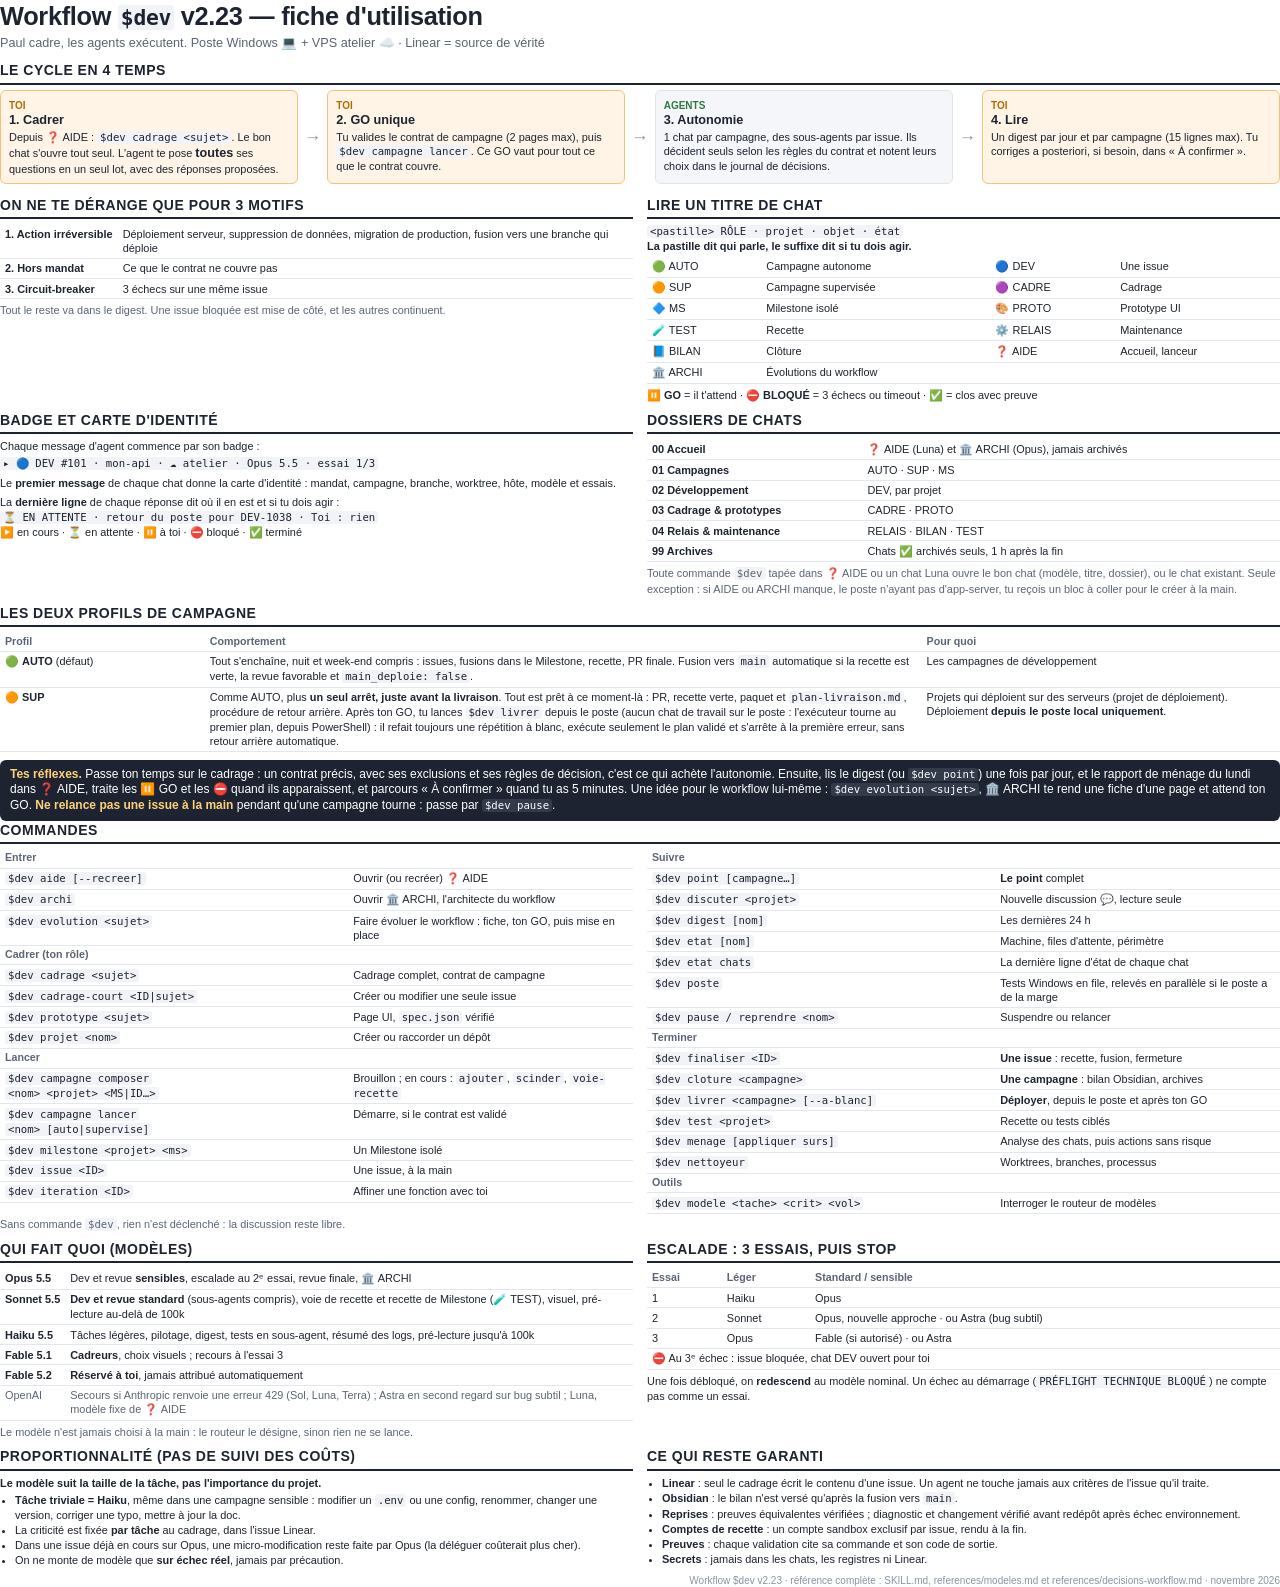
==== docs/fiche/fiche.html @ 1120041a "v2.23 : fiabiliser les reprises et reutiliser les preuves" ====
<!DOCTYPE html>
<html lang="fr">
<head>
<meta charset="utf-8">
<title>Workflow $dev v2.23 — Fiche d'utilisation</title>
<style>
  @page { size: A4; margin: 12mm 13mm 10mm 13mm; }
  * { box-sizing: border-box; }
  body { font-family: "Inter", "Segoe UI", sans-serif; font-size: 8.2pt; line-height: 1.3; color: #1d2330; margin: 0; }
  .emo { font-family: "Noto Color Emoji", "Segoe UI Emoji", sans-serif; }
  h1 { font-size: 19pt; margin: 0; letter-spacing: -0.3px; }
  .sub { color: #5b6475; font-size: 9.5pt; margin: 2px 0 10px; }
  h2 { font-size: 10.5pt; margin: 0 0 5px; padding-bottom: 3px; border-bottom: 2px solid #1d2330; text-transform: uppercase; letter-spacing: .5px; }
  .grid { display: grid; grid-template-columns: 1fr 1fr; gap: 8px 14px; }
  .full { grid-column: 1 / -1; }
  .box { break-inside: avoid; }
  table { width: 100%; border-collapse: collapse; }
  td, th { padding: 2.5px 5px; vertical-align: top; border-bottom: 1px solid #e3e6ec; text-align: left; }
  th { font-size: 8pt; color: #5b6475; font-weight: 600; }
  code { font-family: "DejaVu Sans Mono", Consolas, monospace; font-size: 8pt; background: #f1f3f7; padding: 0 3px; border-radius: 3px; }
  .flow { display: flex; gap: 6px; align-items: stretch; margin: 2px 0 4px; }
  .step { flex: 1; border-radius: 6px; padding: 7px 8px; background: #f4f6fa; border: 1px solid #dfe3ea; }
  .step b { display: block; font-size: 9.5pt; margin-bottom: 2px; }
  .step.you { background: #fff4e5; border-color: #f5c27a; }
  .arrow { align-self: center; color: #8a93a5; font-size: 13pt; }
  .tag { font-size: 7.5pt; font-weight: 700; color: #b26a00; text-transform: uppercase; }
  .tag.a { color: #2c7a3f; }
  .callout { background: #1d2330; color: #fff; border-radius: 6px; padding: 7px 10px; font-size: 9pt; }
  .callout b { color: #ffd27a; }
  ul { margin: 2px 0; padding-left: 15px; }
  li { margin: 1px 0; }
  .two { display: grid; grid-template-columns: 1fr 1fr; gap: 14px; align-items: start; }
  .two td:first-child { white-space: normal; width: 55%; }
  .pagebreak { break-before: page; }
  .muted { color: #5b6475; }
  .ok { color: #2c7a3f; font-weight: 700; } .no { color: #b3261e; font-weight: 700; }
  footer { margin-top: 4px; font-size: 7.5pt; color: #8a93a5; text-align: right; }
  td:first-child { white-space: nowrap; }
</style>
</head>
<body>

<h1>Workflow <code style="font-size:16pt">$dev</code> v2.23 — fiche d'utilisation</h1>
<div class="sub">Paul cadre, les agents exécutent. Poste Windows <span class="emo">💻</span> + VPS atelier <span class="emo">☁️</span> · Linear = source de vérité</div>

<div class="grid">

  <div class="box full">
    <h2>Le cycle en 4 temps</h2>
    <div class="flow">
      <div class="step you"><span class="tag">Toi</span><b>1. Cadrer</b>Depuis <span class="emo">❓</span> AIDE : <code>$dev cadrage &lt;sujet&gt;</code>. Le bon chat s'ouvre tout seul. L'agent te pose <b style="display:inline">toutes</b> ses questions en un seul lot, avec des réponses proposées.</div>
      <div class="arrow">→</div>
      <div class="step you"><span class="tag">Toi</span><b>2. GO unique</b>Tu valides le contrat de campagne (2 pages max), puis <code>$dev campagne lancer</code>. Ce GO vaut pour tout ce que le contrat couvre.</div>
      <div class="arrow">→</div>
      <div class="step"><span class="tag a">Agents</span><b>3. Autonomie</b>1 chat par campagne, des sous-agents par issue. Ils décident seuls selon les règles du contrat et notent leurs choix dans le journal de décisions.</div>
      <div class="arrow">→</div>
      <div class="step you"><span class="tag">Toi</span><b>4. Lire</b>Un digest par jour et par campagne (15 lignes max). Tu corriges a posteriori, si besoin, dans « À confirmer ».</div>
    </div>
  </div>

  <div class="box">
    <h2>On ne te dérange que pour 3 motifs</h2>
    <table>
      <tr><td><b>1. Action irréversible</b></td><td>Déploiement serveur, suppression de données, migration de production, fusion vers une branche qui déploie</td></tr>
      <tr><td><b>2. Hors mandat</b></td><td>Ce que le contrat ne couvre pas</td></tr>
      <tr><td><b>3. Circuit-breaker</b></td><td>3 échecs sur une même issue</td></tr>
    </table>
    <p class="muted" style="margin:4px 0 0">Tout le reste va dans le digest. Une issue bloquée est mise de côté, et les autres continuent.</p>
  </div>

  <div class="box">
    <h2>Lire un titre de chat</h2>
    <p style="margin:0 0 3px"><code>&lt;pastille&gt; RÔLE · projet · objet · état</code><br><b>La pastille dit qui parle, le suffixe dit si tu dois agir.</b></p>
    <table>
      <tr><td><span class="emo">🟢</span> AUTO</td><td>Campagne autonome</td><td><span class="emo">🔵</span> DEV</td><td>Une issue</td></tr>
      <tr><td><span class="emo">🟠</span> SUP</td><td>Campagne supervisée</td><td><span class="emo">🟣</span> CADRE</td><td>Cadrage</td></tr>
      <tr><td><span class="emo">🔷</span> MS</td><td>Milestone isolé</td><td><span class="emo">🎨</span> PROTO</td><td>Prototype UI</td></tr>
      <tr><td><span class="emo">🧪</span> TEST</td><td>Recette</td><td><span class="emo">⚙️</span> RELAIS</td><td>Maintenance</td></tr>
      <tr><td><span class="emo">📘</span> BILAN</td><td>Clôture</td><td><span class="emo">❓</span> AIDE</td><td>Accueil, lanceur</td></tr>
      <tr><td><span class="emo">🏛</span> ARCHI</td><td>Évolutions du workflow</td><td></td><td></td></tr>
    </table>
    <p style="margin:4px 0 0"><b><span class="emo">⏸</span> GO</b> = il t'attend · <b><span class="emo">⛔</span> BLOQUÉ</b> = 3 échecs ou timeout · <b><span class="emo">✅</span></b> = clos avec preuve</p>
  </div>

  <div class="box">
    <h2>Badge et carte d'identité</h2>
    <p style="margin:0 0 3px">Chaque message d'agent commence par son badge :</p>
    <code>▸ 🔵 DEV #101 · mon-api · ☁ atelier · Opus 5.5 · essai 1/3</code>
    <p style="margin:5px 0 0">Le <b>premier message</b> de chaque chat donne la carte d'identité : mandat, campagne, branche, worktree, hôte, modèle et essais.</p>
    <p style="margin:5px 0 0">La <b>dernière ligne</b> de chaque réponse dit où il en est et si tu dois agir :<br><code>⏳ EN ATTENTE · retour du poste pour DEV-1038 · Toi : rien</code><br><span class="emo">▶</span> en cours · <span class="emo">⏳</span> en attente · <span class="emo">⏸</span> à toi · <span class="emo">⛔</span> bloqué · <span class="emo">✅</span> terminé</p>
  </div>

  <div class="box">
    <h2>Dossiers de chats</h2>
    <table>
      <tr><td><b>00 Accueil</b></td><td><span class="emo">❓</span> AIDE (Luna) et <span class="emo">🏛</span> ARCHI (Opus), jamais archivés</td></tr>
      <tr><td><b>01 Campagnes</b></td><td>AUTO · SUP · MS</td></tr>
      <tr><td><b>02 Développement</b></td><td>DEV, par projet</td></tr>
      <tr><td><b>03 Cadrage &amp; prototypes</b></td><td>CADRE · PROTO</td></tr>
      <tr><td><b>04 Relais &amp; maintenance</b></td><td>RELAIS · BILAN · TEST</td></tr>
      <tr><td><b>99 Archives</b></td><td>Chats <span class="emo">✅</span> archivés seuls, 1 h après la fin</td></tr>
    </table>
    <p class="muted" style="margin:4px 0 0">Toute commande <code>$dev</code> tapée dans <span class="emo">❓</span> AIDE ou un chat Luna ouvre le bon chat (modèle, titre, dossier), ou le chat existant. Seule exception : si AIDE ou ARCHI manque, le poste n'ayant pas d'app-server, tu reçois un bloc à coller pour le créer à la main.</p>
  </div>

  <div class="box full">
    <h2>Les deux profils de campagne</h2>
    <table>
      <tr><th style="width:16%">Profil</th><th>Comportement</th><th style="width:28%">Pour quoi</th></tr>
      <tr><td><span class="emo">🟢</span> <b>AUTO</b> (défaut)</td><td>Tout s'enchaîne, nuit et week-end compris : issues, fusions dans le Milestone, recette, PR finale. Fusion vers <code>main</code> automatique si la recette est verte, la revue favorable et <code>main_deploie: false</code>.</td><td>Les campagnes de développement</td></tr>
      <tr><td><span class="emo">🟠</span> <b>SUP</b></td><td>Comme AUTO, plus <b>un seul arrêt, juste avant la livraison</b>. Tout est prêt à ce moment-là : PR, recette verte, paquet et <code>plan-livraison.md</code>, procédure de retour arrière. Après ton GO, tu lances <code>$dev livrer</code> depuis le poste (aucun chat de travail sur le poste : l'exécuteur tourne au premier plan, depuis PowerShell) : il refait toujours une répétition à blanc, exécute seulement le plan validé et s'arrête à la première erreur, sans retour arrière automatique.</td><td>Projets qui déploient sur des serveurs (projet de déploiement). Déploiement <b>depuis le poste local uniquement</b>.</td></tr>
    </table>
  </div>

  <div class="box full">
    <div class="callout">
      <b>Tes réflexes.</b> Passe ton temps sur le cadrage : un contrat précis, avec ses exclusions et ses règles de décision, c'est ce qui achète l'autonomie.
      Ensuite, lis le digest (ou <code style="background:#333a4a;color:#fff">$dev point</code>) une fois par jour, et le rapport de ménage du lundi dans <span class="emo">❓</span> AIDE, traite les <span class="emo">⏸</span> GO et les <span class="emo">⛔</span> quand ils apparaissent, et parcours « À confirmer » quand tu as 5 minutes.
      Une idée pour le workflow lui-même : <code style="background:#333a4a;color:#fff">$dev evolution &lt;sujet&gt;</code>, <span class="emo">🏛</span> ARCHI te rend une fiche d'une page et attend ton GO.
      <b>Ne relance pas une issue à la main</b> pendant qu'une campagne tourne : passe par <code style="background:#333a4a;color:#fff">$dev pause</code>.
    </div>
  </div>
</div>

<div class="pagebreak"></div>

<div class="grid">

  <div class="box full">
    <h2>Commandes</h2>
    <div class="two">
      <table>
        <tr><th colspan="2">Entrer</th></tr>
        <tr><td><code>$dev aide [--recreer]</code></td><td>Ouvrir (ou recréer) <span class="emo">❓</span> AIDE</td></tr>
        <tr><td><code>$dev archi</code></td><td>Ouvrir <span class="emo">🏛</span> ARCHI, l'architecte du workflow</td></tr>
        <tr><td><code>$dev evolution &lt;sujet&gt;</code></td><td>Faire évoluer le workflow : fiche, ton GO, puis mise en place</td></tr>
        <tr><th colspan="2">Cadrer (ton rôle)</th></tr>
        <tr><td><code>$dev cadrage &lt;sujet&gt;</code></td><td>Cadrage complet, contrat de campagne</td></tr>
        <tr><td><code>$dev cadrage-court &lt;ID|sujet&gt;</code></td><td>Créer ou modifier une seule issue</td></tr>
        <tr><td><code>$dev prototype &lt;sujet&gt;</code></td><td>Page UI, <code>spec.json</code> vérifié</td></tr>
        <tr><td><code>$dev projet &lt;nom&gt;</code></td><td>Créer ou raccorder un dépôt</td></tr>
        <tr><th colspan="2">Lancer</th></tr>
        <tr><td><code>$dev campagne composer</code><br><code>&lt;nom&gt; &lt;projet&gt; &lt;MS|ID…&gt;</code></td><td>Brouillon ; en cours : <code>ajouter</code>, <code>scinder</code>, <code>voie-recette</code></td></tr>
        <tr><td><code>$dev campagne lancer</code><br><code>&lt;nom&gt; [auto|supervise]</code></td><td>Démarre, si le contrat est validé</td></tr>
        <tr><td><code>$dev milestone &lt;projet&gt; &lt;ms&gt;</code></td><td>Un Milestone isolé</td></tr>
        <tr><td><code>$dev issue &lt;ID&gt;</code></td><td>Une issue, à la main</td></tr>
        <tr><td><code>$dev iteration &lt;ID&gt;</code></td><td>Affiner une fonction avec toi</td></tr>
      </table>
      <table>
        <tr><th colspan="2">Suivre</th></tr>
        <tr><td><code>$dev point [campagne…]</code></td><td><b>Le point</b> complet</td></tr>
        <tr><td><code>$dev discuter &lt;projet&gt;</code></td><td>Nouvelle discussion <span class="emo">💬</span>, lecture seule</td></tr>
        <tr><td><code>$dev digest [nom]</code></td><td>Les dernières 24 h</td></tr>
        <tr><td><code>$dev etat [nom]</code></td><td>Machine, files d'attente, périmètre</td></tr>
        <tr><td><code>$dev etat chats</code></td><td>La dernière ligne d'état de chaque chat</td></tr>
        <tr><td><code>$dev poste</code></td><td>Tests Windows en file, relevés en parallèle si le poste a de la marge</td></tr>
        <tr><td><code>$dev pause / reprendre &lt;nom&gt;</code></td><td>Suspendre ou relancer</td></tr>
        <tr><th colspan="2">Terminer</th></tr>
        <tr><td><code>$dev finaliser &lt;ID&gt;</code></td><td><b>Une issue</b> : recette, fusion, fermeture</td></tr>
        <tr><td><code>$dev cloture &lt;campagne&gt;</code></td><td><b>Une campagne</b> : bilan Obsidian, archives</td></tr>
        <tr><td><code>$dev livrer &lt;campagne&gt; [--a-blanc]</code></td><td><b>Déployer</b>, depuis le poste et après ton GO</td></tr>
        <tr><td><code>$dev test &lt;projet&gt;</code></td><td>Recette ou tests ciblés</td></tr>
        <tr><td><code>$dev menage [appliquer surs]</code></td><td>Analyse des chats, puis actions sans risque</td></tr>
        <tr><td><code>$dev nettoyeur</code></td><td>Worktrees, branches, processus</td></tr>
        <tr><th colspan="2">Outils</th></tr>
        <tr><td><code>$dev modele &lt;tache&gt; &lt;crit&gt; &lt;vol&gt;</code></td><td>Interroger le routeur de modèles</td></tr>
      </table>
    </div>
    <p class="muted" style="margin:3px 0 0">Sans commande <code>$dev</code>, rien n'est déclenché : la discussion reste libre.</p>
  </div>

  <div class="box">
    <h2>Qui fait quoi (modèles)</h2>
    <table>
      <tr><td><b>Opus 5.5</b></td><td>Dev et revue <b>sensibles</b>, escalade au 2ᵉ essai, revue finale, <span class="emo">🏛</span> ARCHI</td></tr>
      <tr><td><b>Sonnet 5.5</b></td><td><b>Dev et revue standard</b> (sous-agents compris), voie de recette et recette de Milestone (<span class="emo">🧪</span> TEST), visuel, pré-lecture au-delà de 100k</td></tr>
      <tr><td><b>Haiku 5.5</b></td><td>Tâches légères, pilotage, digest, tests en sous-agent, résumé des logs, pré-lecture jusqu'à 100k</td></tr>
      <tr><td><b>Fable 5.1</b></td><td><b>Cadreurs</b>, choix visuels ; recours à l'essai 3</td></tr>
      <tr><td><b>Fable 5.2</b></td><td><b>Réservé à toi</b>, jamais attribué automatiquement</td></tr>
      <tr><td class="muted">OpenAI</td><td class="muted">Secours si Anthropic renvoie une erreur 429 (Sol, Luna, Terra) ; Astra en second regard sur bug subtil ; Luna, modèle fixe de <span class="emo">❓</span> AIDE</td></tr>
    </table>
    <p class="muted" style="margin:4px 0 0">Le modèle n'est jamais choisi à la main : le routeur le désigne, sinon rien ne se lance.</p>
  </div>

  <div class="box">
    <h2>Escalade : 3 essais, puis stop</h2>
    <table>
      <tr><th>Essai</th><th>Léger</th><th>Standard / sensible</th></tr>
      <tr><td>1</td><td>Haiku</td><td>Opus</td></tr>
      <tr><td>2</td><td>Sonnet</td><td>Opus, nouvelle approche · ou Astra (bug subtil)</td></tr>
      <tr><td>3</td><td>Opus</td><td>Fable (si autorisé) · ou Astra</td></tr>
      <tr><td colspan="3"><span class="emo">⛔</span> Au 3ᵉ échec : issue bloquée, chat DEV ouvert pour toi</td></tr>
    </table>
    <p style="margin:4px 0 0">Une fois débloqué, on <b>redescend</b> au modèle nominal. Un échec au démarrage (<code>PRÉFLIGHT TECHNIQUE BLOQUÉ</code>) ne compte pas comme un essai.</p>
  </div>

  <div class="box">
    <h2>Proportionnalité (pas de suivi des coûts)</h2>
    <p style="margin:0 0 3px"><b>Le modèle suit la taille de la tâche, pas l'importance du projet.</b></p>
    <ul>
      <li><b>Tâche triviale = Haiku</b>, même dans une campagne sensible : modifier un <code>.env</code> ou une config, renommer, changer une version, corriger une typo, mettre à jour la doc.</li>
      <li>La criticité est fixée <b>par tâche</b> au cadrage, dans l'issue Linear.</li>
      <li>Dans une issue déjà en cours sur Opus, une micro-modification reste faite par Opus (la déléguer coûterait plus cher).</li>
      <li>On ne monte de modèle que <b>sur échec réel</b>, jamais par précaution.</li>
    </ul>
  </div>

  <div class="box">
    <h2>Ce qui reste garanti</h2>
    <ul>
      <li><b>Linear</b> : seul le cadrage écrit le contenu d'une issue. Un agent ne touche jamais aux critères de l'issue qu'il traite.</li>
      <li><b>Obsidian</b> : le bilan n'est versé qu'après la fusion vers <code>main</code>.</li>
      <li><b>Reprises</b> : preuves équivalentes vérifiées ; diagnostic et changement vérifié avant redépôt après échec environnement.</li>
      <li><b>Comptes de recette</b> : un compte sandbox exclusif par issue, rendu à la fin.</li>
      <li><b>Preuves</b> : chaque validation cite sa commande et son code de sortie.</li>
      <li><b>Secrets</b> : jamais dans les chats, les registres ni Linear.</li>
    </ul>
  </div>


</div>

<footer>Workflow $dev v2.23 · référence complète : SKILL.md, references/modeles.md et references/decisions-workflow.md · novembre 2026</footer>
</body>
</html>
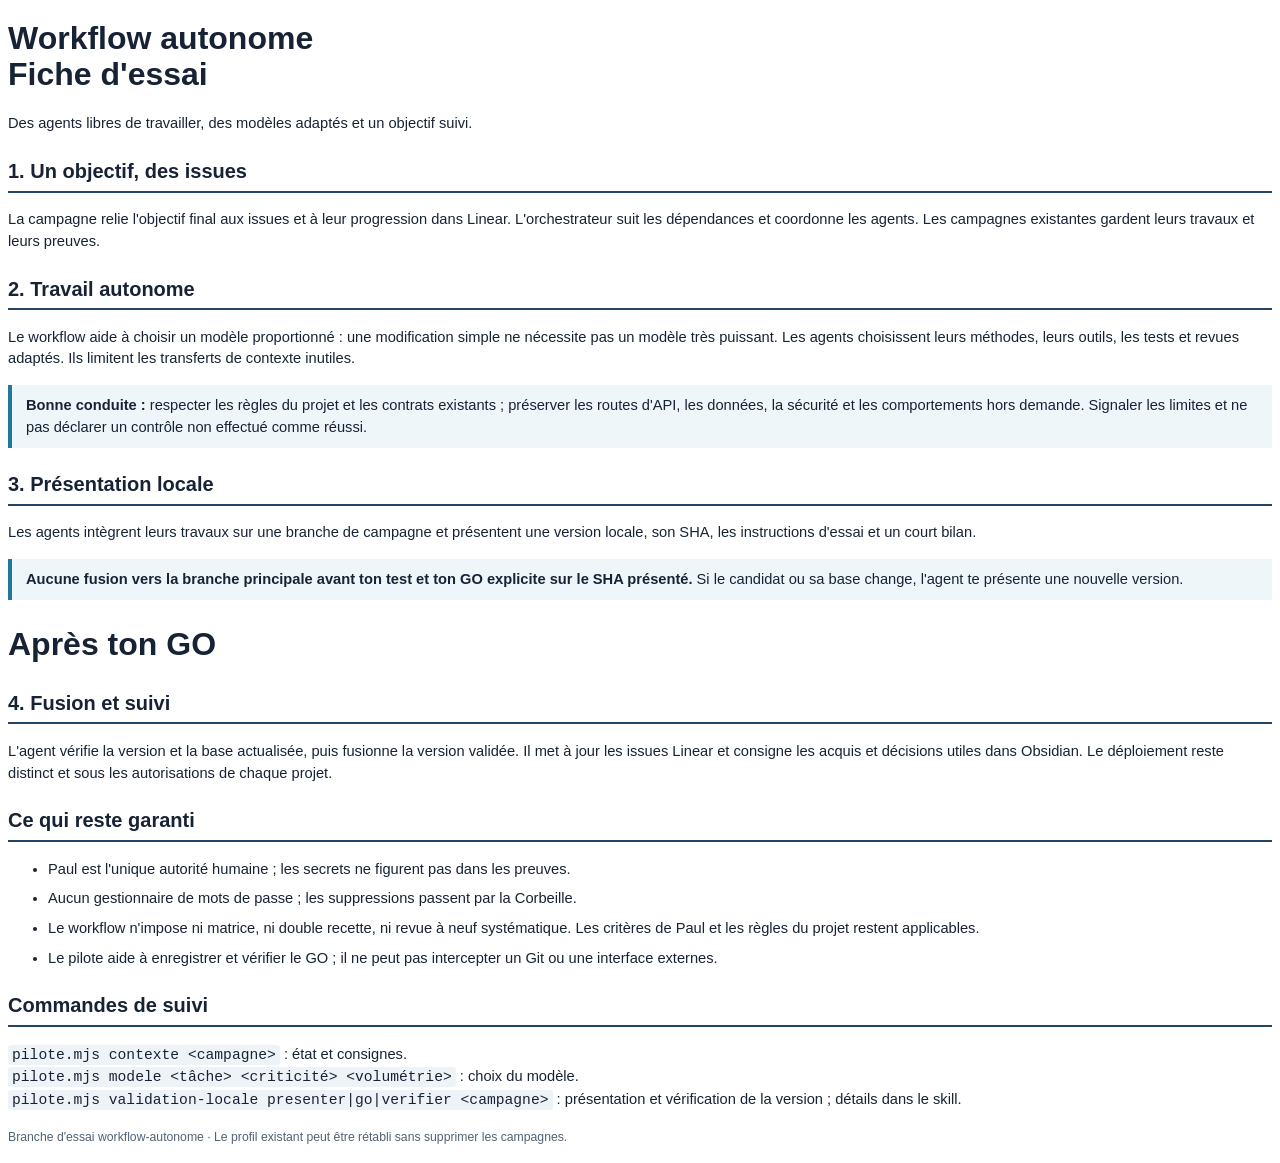
==== commit 3c448e81: "Essai workflow autonome et validation locale avant fusion" ====
--- a/docs/fiche/fiche.html
+++ b/docs/fiche/fiche.html
@@ -1,225 +1,11 @@
-<!DOCTYPE html>
-<html lang="fr">
-<head>
-<meta charset="utf-8">
-<title>Workflow $dev v2.23 — Fiche d'utilisation</title>
-<style>
-  @page { size: A4; margin: 12mm 13mm 10mm 13mm; }
-  * { box-sizing: border-box; }
-  body { font-family: "Inter", "Segoe UI", sans-serif; font-size: 8.2pt; line-height: 1.3; color: #1d2330; margin: 0; }
-  .emo { font-family: "Noto Color Emoji", "Segoe UI Emoji", sans-serif; }
-  h1 { font-size: 19pt; margin: 0; letter-spacing: -0.3px; }
-  .sub { color: #5b6475; font-size: 9.5pt; margin: 2px 0 10px; }
-  h2 { font-size: 10.5pt; margin: 0 0 5px; padding-bottom: 3px; border-bottom: 2px solid #1d2330; text-transform: uppercase; letter-spacing: .5px; }
-  .grid { display: grid; grid-template-columns: 1fr 1fr; gap: 8px 14px; }
-  .full { grid-column: 1 / -1; }
-  .box { break-inside: avoid; }
-  table { width: 100%; border-collapse: collapse; }
-  td, th { padding: 2.5px 5px; vertical-align: top; border-bottom: 1px solid #e3e6ec; text-align: left; }
-  th { font-size: 8pt; color: #5b6475; font-weight: 600; }
-  code { font-family: "DejaVu Sans Mono", Consolas, monospace; font-size: 8pt; background: #f1f3f7; padding: 0 3px; border-radius: 3px; }
-  .flow { display: flex; gap: 6px; align-items: stretch; margin: 2px 0 4px; }
-  .step { flex: 1; border-radius: 6px; padding: 7px 8px; background: #f4f6fa; border: 1px solid #dfe3ea; }
-  .step b { display: block; font-size: 9.5pt; margin-bottom: 2px; }
-  .step.you { background: #fff4e5; border-color: #f5c27a; }
-  .arrow { align-self: center; color: #8a93a5; font-size: 13pt; }
-  .tag { font-size: 7.5pt; font-weight: 700; color: #b26a00; text-transform: uppercase; }
-  .tag.a { color: #2c7a3f; }
-  .callout { background: #1d2330; color: #fff; border-radius: 6px; padding: 7px 10px; font-size: 9pt; }
-  .callout b { color: #ffd27a; }
-  ul { margin: 2px 0; padding-left: 15px; }
-  li { margin: 1px 0; }
-  .two { display: grid; grid-template-columns: 1fr 1fr; gap: 14px; align-items: start; }
-  .two td:first-child { white-space: normal; width: 55%; }
-  .pagebreak { break-before: page; }
-  .muted { color: #5b6475; }
-  .ok { color: #2c7a3f; font-weight: 700; } .no { color: #b3261e; font-weight: 700; }
-  footer { margin-top: 4px; font-size: 7.5pt; color: #8a93a5; text-align: right; }
-  td:first-child { white-space: nowrap; }
-</style>
-</head>
-<body>
-
-<h1>Workflow <code style="font-size:16pt">$dev</code> v2.23 — fiche d'utilisation</h1>
-<div class="sub">Paul cadre, les agents exécutent. Poste Windows <span class="emo">💻</span> + VPS atelier <span class="emo">☁️</span> · Linear = source de vérité</div>
-
-<div class="grid">
-
-  <div class="box full">
-    <h2>Le cycle en 4 temps</h2>
-    <div class="flow">
-      <div class="step you"><span class="tag">Toi</span><b>1. Cadrer</b>Depuis <span class="emo">❓</span> AIDE : <code>$dev cadrage &lt;sujet&gt;</code>. Le bon chat s'ouvre tout seul. L'agent te pose <b style="display:inline">toutes</b> ses questions en un seul lot, avec des réponses proposées.</div>
-      <div class="arrow">→</div>
-      <div class="step you"><span class="tag">Toi</span><b>2. GO unique</b>Tu valides le contrat de campagne (2 pages max), puis <code>$dev campagne lancer</code>. Ce GO vaut pour tout ce que le contrat couvre.</div>
-      <div class="arrow">→</div>
-      <div class="step"><span class="tag a">Agents</span><b>3. Autonomie</b>1 chat par campagne, des sous-agents par issue. Ils décident seuls selon les règles du contrat et notent leurs choix dans le journal de décisions.</div>
-      <div class="arrow">→</div>
-      <div class="step you"><span class="tag">Toi</span><b>4. Lire</b>Un digest par jour et par campagne (15 lignes max). Tu corriges a posteriori, si besoin, dans « À confirmer ».</div>
-    </div>
-  </div>
-
-  <div class="box">
-    <h2>On ne te dérange que pour 3 motifs</h2>
-    <table>
-      <tr><td><b>1. Action irréversible</b></td><td>Déploiement serveur, suppression de données, migration de production, fusion vers une branche qui déploie</td></tr>
-      <tr><td><b>2. Hors mandat</b></td><td>Ce que le contrat ne couvre pas</td></tr>
-      <tr><td><b>3. Circuit-breaker</b></td><td>3 échecs sur une même issue</td></tr>
-    </table>
-    <p class="muted" style="margin:4px 0 0">Tout le reste va dans le digest. Une issue bloquée est mise de côté, et les autres continuent.</p>
-  </div>
-
-  <div class="box">
-    <h2>Lire un titre de chat</h2>
-    <p style="margin:0 0 3px"><code>&lt;pastille&gt; RÔLE · projet · objet · état</code><br><b>La pastille dit qui parle, le suffixe dit si tu dois agir.</b></p>
-    <table>
-      <tr><td><span class="emo">🟢</span> AUTO</td><td>Campagne autonome</td><td><span class="emo">🔵</span> DEV</td><td>Une issue</td></tr>
-      <tr><td><span class="emo">🟠</span> SUP</td><td>Campagne supervisée</td><td><span class="emo">🟣</span> CADRE</td><td>Cadrage</td></tr>
-      <tr><td><span class="emo">🔷</span> MS</td><td>Milestone isolé</td><td><span class="emo">🎨</span> PROTO</td><td>Prototype UI</td></tr>
-      <tr><td><span class="emo">🧪</span> TEST</td><td>Recette</td><td><span class="emo">⚙️</span> RELAIS</td><td>Maintenance</td></tr>
-      <tr><td><span class="emo">📘</span> BILAN</td><td>Clôture</td><td><span class="emo">❓</span> AIDE</td><td>Accueil, lanceur</td></tr>
-      <tr><td><span class="emo">🏛</span> ARCHI</td><td>Évolutions du workflow</td><td></td><td></td></tr>
-    </table>
-    <p style="margin:4px 0 0"><b><span class="emo">⏸</span> GO</b> = il t'attend · <b><span class="emo">⛔</span> BLOQUÉ</b> = 3 échecs ou timeout · <b><span class="emo">✅</span></b> = clos avec preuve</p>
-  </div>
-
-  <div class="box">
-    <h2>Badge et carte d'identité</h2>
-    <p style="margin:0 0 3px">Chaque message d'agent commence par son badge :</p>
-    <code>▸ 🔵 DEV #101 · mon-api · ☁ atelier · Opus 5.5 · essai 1/3</code>
-    <p style="margin:5px 0 0">Le <b>premier message</b> de chaque chat donne la carte d'identité : mandat, campagne, branche, worktree, hôte, modèle et essais.</p>
-    <p style="margin:5px 0 0">La <b>dernière ligne</b> de chaque réponse dit où il en est et si tu dois agir :<br><code>⏳ EN ATTENTE · retour du poste pour DEV-1038 · Toi : rien</code><br><span class="emo">▶</span> en cours · <span class="emo">⏳</span> en attente · <span class="emo">⏸</span> à toi · <span class="emo">⛔</span> bloqué · <span class="emo">✅</span> terminé</p>
-  </div>
-
-  <div class="box">
-    <h2>Dossiers de chats</h2>
-    <table>
-      <tr><td><b>00 Accueil</b></td><td><span class="emo">❓</span> AIDE (Luna) et <span class="emo">🏛</span> ARCHI (Opus), jamais archivés</td></tr>
-      <tr><td><b>01 Campagnes</b></td><td>AUTO · SUP · MS</td></tr>
-      <tr><td><b>02 Développement</b></td><td>DEV, par projet</td></tr>
-      <tr><td><b>03 Cadrage &amp; prototypes</b></td><td>CADRE · PROTO</td></tr>
-      <tr><td><b>04 Relais &amp; maintenance</b></td><td>RELAIS · BILAN · TEST</td></tr>
-      <tr><td><b>99 Archives</b></td><td>Chats <span class="emo">✅</span> archivés seuls, 1 h après la fin</td></tr>
-    </table>
-    <p class="muted" style="margin:4px 0 0">Toute commande <code>$dev</code> tapée dans <span class="emo">❓</span> AIDE ou un chat Luna ouvre le bon chat (modèle, titre, dossier), ou le chat existant. Seule exception : si AIDE ou ARCHI manque, le poste n'ayant pas d'app-server, tu reçois un bloc à coller pour le créer à la main.</p>
-  </div>
-
-  <div class="box full">
-    <h2>Les deux profils de campagne</h2>
-    <table>
-      <tr><th style="width:16%">Profil</th><th>Comportement</th><th style="width:28%">Pour quoi</th></tr>
-      <tr><td><span class="emo">🟢</span> <b>AUTO</b> (défaut)</td><td>Tout s'enchaîne, nuit et week-end compris : issues, fusions dans le Milestone, recette, PR finale. Fusion vers <code>main</code> automatique si la recette est verte, la revue favorable et <code>main_deploie: false</code>.</td><td>Les campagnes de développement</td></tr>
-      <tr><td><span class="emo">🟠</span> <b>SUP</b></td><td>Comme AUTO, plus <b>un seul arrêt, juste avant la livraison</b>. Tout est prêt à ce moment-là : PR, recette verte, paquet et <code>plan-livraison.md</code>, procédure de retour arrière. Après ton GO, tu lances <code>$dev livrer</code> depuis le poste (aucun chat de travail sur le poste : l'exécuteur tourne au premier plan, depuis PowerShell) : il refait toujours une répétition à blanc, exécute seulement le plan validé et s'arrête à la première erreur, sans retour arrière automatique.</td><td>Projets qui déploient sur des serveurs (projet de déploiement). Déploiement <b>depuis le poste local uniquement</b>.</td></tr>
-    </table>
-  </div>
-
-  <div class="box full">
-    <div class="callout">
-      <b>Tes réflexes.</b> Passe ton temps sur le cadrage : un contrat précis, avec ses exclusions et ses règles de décision, c'est ce qui achète l'autonomie.
-      Ensuite, lis le digest (ou <code style="background:#333a4a;color:#fff">$dev point</code>) une fois par jour, et le rapport de ménage du lundi dans <span class="emo">❓</span> AIDE, traite les <span class="emo">⏸</span> GO et les <span class="emo">⛔</span> quand ils apparaissent, et parcours « À confirmer » quand tu as 5 minutes.
-      Une idée pour le workflow lui-même : <code style="background:#333a4a;color:#fff">$dev evolution &lt;sujet&gt;</code>, <span class="emo">🏛</span> ARCHI te rend une fiche d'une page et attend ton GO.
-      <b>Ne relance pas une issue à la main</b> pendant qu'une campagne tourne : passe par <code style="background:#333a4a;color:#fff">$dev pause</code>.
-    </div>
-  </div>
-</div>
-
-<div class="pagebreak"></div>
-
-<div class="grid">
-
-  <div class="box full">
-    <h2>Commandes</h2>
-    <div class="two">
-      <table>
-        <tr><th colspan="2">Entrer</th></tr>
-        <tr><td><code>$dev aide [--recreer]</code></td><td>Ouvrir (ou recréer) <span class="emo">❓</span> AIDE</td></tr>
-        <tr><td><code>$dev archi</code></td><td>Ouvrir <span class="emo">🏛</span> ARCHI, l'architecte du workflow</td></tr>
-        <tr><td><code>$dev evolution &lt;sujet&gt;</code></td><td>Faire évoluer le workflow : fiche, ton GO, puis mise en place</td></tr>
-        <tr><th colspan="2">Cadrer (ton rôle)</th></tr>
-        <tr><td><code>$dev cadrage &lt;sujet&gt;</code></td><td>Cadrage complet, contrat de campagne</td></tr>
-        <tr><td><code>$dev cadrage-court &lt;ID|sujet&gt;</code></td><td>Créer ou modifier une seule issue</td></tr>
-        <tr><td><code>$dev prototype &lt;sujet&gt;</code></td><td>Page UI, <code>spec.json</code> vérifié</td></tr>
-        <tr><td><code>$dev projet &lt;nom&gt;</code></td><td>Créer ou raccorder un dépôt</td></tr>
-        <tr><th colspan="2">Lancer</th></tr>
-        <tr><td><code>$dev campagne composer</code><br><code>&lt;nom&gt; &lt;projet&gt; &lt;MS|ID…&gt;</code></td><td>Brouillon ; en cours : <code>ajouter</code>, <code>scinder</code>, <code>voie-recette</code></td></tr>
-        <tr><td><code>$dev campagne lancer</code><br><code>&lt;nom&gt; [auto|supervise]</code></td><td>Démarre, si le contrat est validé</td></tr>
-        <tr><td><code>$dev milestone &lt;projet&gt; &lt;ms&gt;</code></td><td>Un Milestone isolé</td></tr>
-        <tr><td><code>$dev issue &lt;ID&gt;</code></td><td>Une issue, à la main</td></tr>
-        <tr><td><code>$dev iteration &lt;ID&gt;</code></td><td>Affiner une fonction avec toi</td></tr>
-      </table>
-      <table>
-        <tr><th colspan="2">Suivre</th></tr>
-        <tr><td><code>$dev point [campagne…]</code></td><td><b>Le point</b> complet</td></tr>
-        <tr><td><code>$dev discuter &lt;projet&gt;</code></td><td>Nouvelle discussion <span class="emo">💬</span>, lecture seule</td></tr>
-        <tr><td><code>$dev digest [nom]</code></td><td>Les dernières 24 h</td></tr>
-        <tr><td><code>$dev etat [nom]</code></td><td>Machine, files d'attente, périmètre</td></tr>
-        <tr><td><code>$dev etat chats</code></td><td>La dernière ligne d'état de chaque chat</td></tr>
-        <tr><td><code>$dev poste</code></td><td>Tests Windows en file, relevés en parallèle si le poste a de la marge</td></tr>
-        <tr><td><code>$dev pause / reprendre &lt;nom&gt;</code></td><td>Suspendre ou relancer</td></tr>
-        <tr><th colspan="2">Terminer</th></tr>
-        <tr><td><code>$dev finaliser &lt;ID&gt;</code></td><td><b>Une issue</b> : recette, fusion, fermeture</td></tr>
-        <tr><td><code>$dev cloture &lt;campagne&gt;</code></td><td><b>Une campagne</b> : bilan Obsidian, archives</td></tr>
-        <tr><td><code>$dev livrer &lt;campagne&gt; [--a-blanc]</code></td><td><b>Déployer</b>, depuis le poste et après ton GO</td></tr>
-        <tr><td><code>$dev test &lt;projet&gt;</code></td><td>Recette ou tests ciblés</td></tr>
-        <tr><td><code>$dev menage [appliquer surs]</code></td><td>Analyse des chats, puis actions sans risque</td></tr>
-        <tr><td><code>$dev nettoyeur</code></td><td>Worktrees, branches, processus</td></tr>
-        <tr><th colspan="2">Outils</th></tr>
-        <tr><td><code>$dev modele &lt;tache&gt; &lt;crit&gt; &lt;vol&gt;</code></td><td>Interroger le routeur de modèles</td></tr>
-      </table>
-    </div>
-    <p class="muted" style="margin:3px 0 0">Sans commande <code>$dev</code>, rien n'est déclenché : la discussion reste libre.</p>
-  </div>
-
-  <div class="box">
-    <h2>Qui fait quoi (modèles)</h2>
-    <table>
-      <tr><td><b>Opus 5.5</b></td><td>Dev et revue <b>sensibles</b>, escalade au 2ᵉ essai, revue finale, <span class="emo">🏛</span> ARCHI</td></tr>
-      <tr><td><b>Sonnet 5.5</b></td><td><b>Dev et revue standard</b> (sous-agents compris), voie de recette et recette de Milestone (<span class="emo">🧪</span> TEST), visuel, pré-lecture au-delà de 100k</td></tr>
-      <tr><td><b>Haiku 5.5</b></td><td>Tâches légères, pilotage, digest, tests en sous-agent, résumé des logs, pré-lecture jusqu'à 100k</td></tr>
-      <tr><td><b>Fable 5.1</b></td><td><b>Cadreurs</b>, choix visuels ; recours à l'essai 3</td></tr>
-      <tr><td><b>Fable 5.2</b></td><td><b>Réservé à toi</b>, jamais attribué automatiquement</td></tr>
-      <tr><td class="muted">OpenAI</td><td class="muted">Secours si Anthropic renvoie une erreur 429 (Sol, Luna, Terra) ; Astra en second regard sur bug subtil ; Luna, modèle fixe de <span class="emo">❓</span> AIDE</td></tr>
-    </table>
-    <p class="muted" style="margin:4px 0 0">Le modèle n'est jamais choisi à la main : le routeur le désigne, sinon rien ne se lance.</p>
-  </div>
-
-  <div class="box">
-    <h2>Escalade : 3 essais, puis stop</h2>
-    <table>
-      <tr><th>Essai</th><th>Léger</th><th>Standard / sensible</th></tr>
-      <tr><td>1</td><td>Haiku</td><td>Opus</td></tr>
-      <tr><td>2</td><td>Sonnet</td><td>Opus, nouvelle approche · ou Astra (bug subtil)</td></tr>
-      <tr><td>3</td><td>Opus</td><td>Fable (si autorisé) · ou Astra</td></tr>
-      <tr><td colspan="3"><span class="emo">⛔</span> Au 3ᵉ échec : issue bloquée, chat DEV ouvert pour toi</td></tr>
-    </table>
-    <p style="margin:4px 0 0">Une fois débloqué, on <b>redescend</b> au modèle nominal. Un échec au démarrage (<code>PRÉFLIGHT TECHNIQUE BLOQUÉ</code>) ne compte pas comme un essai.</p>
-  </div>
-
-  <div class="box">
-    <h2>Proportionnalité (pas de suivi des coûts)</h2>
-    <p style="margin:0 0 3px"><b>Le modèle suit la taille de la tâche, pas l'importance du projet.</b></p>
-    <ul>
-      <li><b>Tâche triviale = Haiku</b>, même dans une campagne sensible : modifier un <code>.env</code> ou une config, renommer, changer une version, corriger une typo, mettre à jour la doc.</li>
-      <li>La criticité est fixée <b>par tâche</b> au cadrage, dans l'issue Linear.</li>
-      <li>Dans une issue déjà en cours sur Opus, une micro-modification reste faite par Opus (la déléguer coûterait plus cher).</li>
-      <li>On ne monte de modèle que <b>sur échec réel</b>, jamais par précaution.</li>
-    </ul>
-  </div>
-
-  <div class="box">
-    <h2>Ce qui reste garanti</h2>
-    <ul>
-      <li><b>Linear</b> : seul le cadrage écrit le contenu d'une issue. Un agent ne touche jamais aux critères de l'issue qu'il traite.</li>
-      <li><b>Obsidian</b> : le bilan n'est versé qu'après la fusion vers <code>main</code>.</li>
-      <li><b>Reprises</b> : preuves équivalentes vérifiées ; diagnostic et changement vérifié avant redépôt après échec environnement.</li>
-      <li><b>Comptes de recette</b> : un compte sandbox exclusif par issue, rendu à la fin.</li>
-      <li><b>Preuves</b> : chaque validation cite sa commande et son code de sortie.</li>
-      <li><b>Secrets</b> : jamais dans les chats, les registres ni Linear.</li>
-    </ul>
-  </div>
-
-
-</div>
-
-<footer>Workflow $dev v2.23 · référence complète : SKILL.md, references/modeles.md et references/decisions-workflow.md · novembre 2026</footer>
-</body>
-</html>
+<!DOCTYPE html><html lang="fr"><head><meta charset="utf-8"><title>Workflow autonome — fiche d'essai</title><style>
+@page{size:A4;margin:17mm}body{font:11pt/1.48 'Segoe UI',sans-serif;color:#172335}h1{font-size:24pt;line-height:1.1}h2{font-size:15pt;border-bottom:2px solid #234568;padding-bottom:4px;margin-top:22px}code{background:#eef3f8;padding:2px 4px;border-radius:3px}.box{background:#eef6fa;border-left:4px solid #20799d;padding:10px 14px;margin:14px 0}.page{break-before:page}li{margin:8px 0}small{color:#516273}
+</style></head><body><h1>Workflow autonome<br>Fiche d'essai</h1><p>Des agents libres de travailler, des modèles adaptés et un objectif suivi.</p>
+<h2>1. Un objectif, des issues</h2><p>La campagne relie l'objectif final aux issues et à leur progression dans Linear. L'orchestrateur suit les dépendances et coordonne les agents. Les campagnes existantes gardent leurs travaux et leurs preuves.</p>
+<h2>2. Travail autonome</h2><p>Le workflow aide à choisir un modèle proportionné : une modification simple ne nécessite pas un modèle très puissant. Les agents choisissent leurs méthodes, leurs outils, les tests et revues adaptés. Ils limitent les transferts de contexte inutiles.</p>
+<div class="box"><b>Bonne conduite :</b> respecter les règles du projet et les contrats existants ; préserver les routes d'API, les données, la sécurité et les comportements hors demande. Signaler les limites et ne pas déclarer un contrôle non effectué comme réussi.</div>
+<h2>3. Présentation locale</h2><p>Les agents intègrent leurs travaux sur une branche de campagne et présentent une version locale, son SHA, les instructions d'essai et un court bilan.</p>
+<div class="box"><b>Aucune fusion vers la branche principale avant ton test et ton GO explicite sur le SHA présenté.</b> Si le candidat ou sa base change, l'agent te présente une nouvelle version.</div>
+<section class="page"><h1>Après ton GO</h1><h2>4. Fusion et suivi</h2><p>L'agent vérifie la version et la base actualisée, puis fusionne la version validée. Il met à jour les issues Linear et consigne les acquis et décisions utiles dans Obsidian. Le déploiement reste distinct et sous les autorisations de chaque projet.</p>
+<h2>Ce qui reste garanti</h2><ul><li>Paul est l'unique autorité humaine ; les secrets ne figurent pas dans les preuves.</li><li>Aucun gestionnaire de mots de passe ; les suppressions passent par la Corbeille.</li><li>Le workflow n'impose ni matrice, ni double recette, ni revue à neuf systématique. Les critères de Paul et les règles du projet restent applicables.</li><li>Le pilote aide à enregistrer et vérifier le GO ; il ne peut pas intercepter un Git ou une interface externes.</li></ul>
+<h2>Commandes de suivi</h2><p><code>pilote.mjs contexte &lt;campagne&gt;</code> : état et consignes.<br><code>pilote.mjs modele &lt;tâche&gt; &lt;criticité&gt; &lt;volumétrie&gt;</code> : choix du modèle.<br><code>pilote.mjs validation-locale presenter|go|verifier &lt;campagne&gt;</code> : présentation et vérification de la version ; détails dans le skill.</p><p><small>Branche d'essai workflow-autonome · Le profil existant peut être rétabli sans supprimer les campagnes.</small></p></section></body></html>
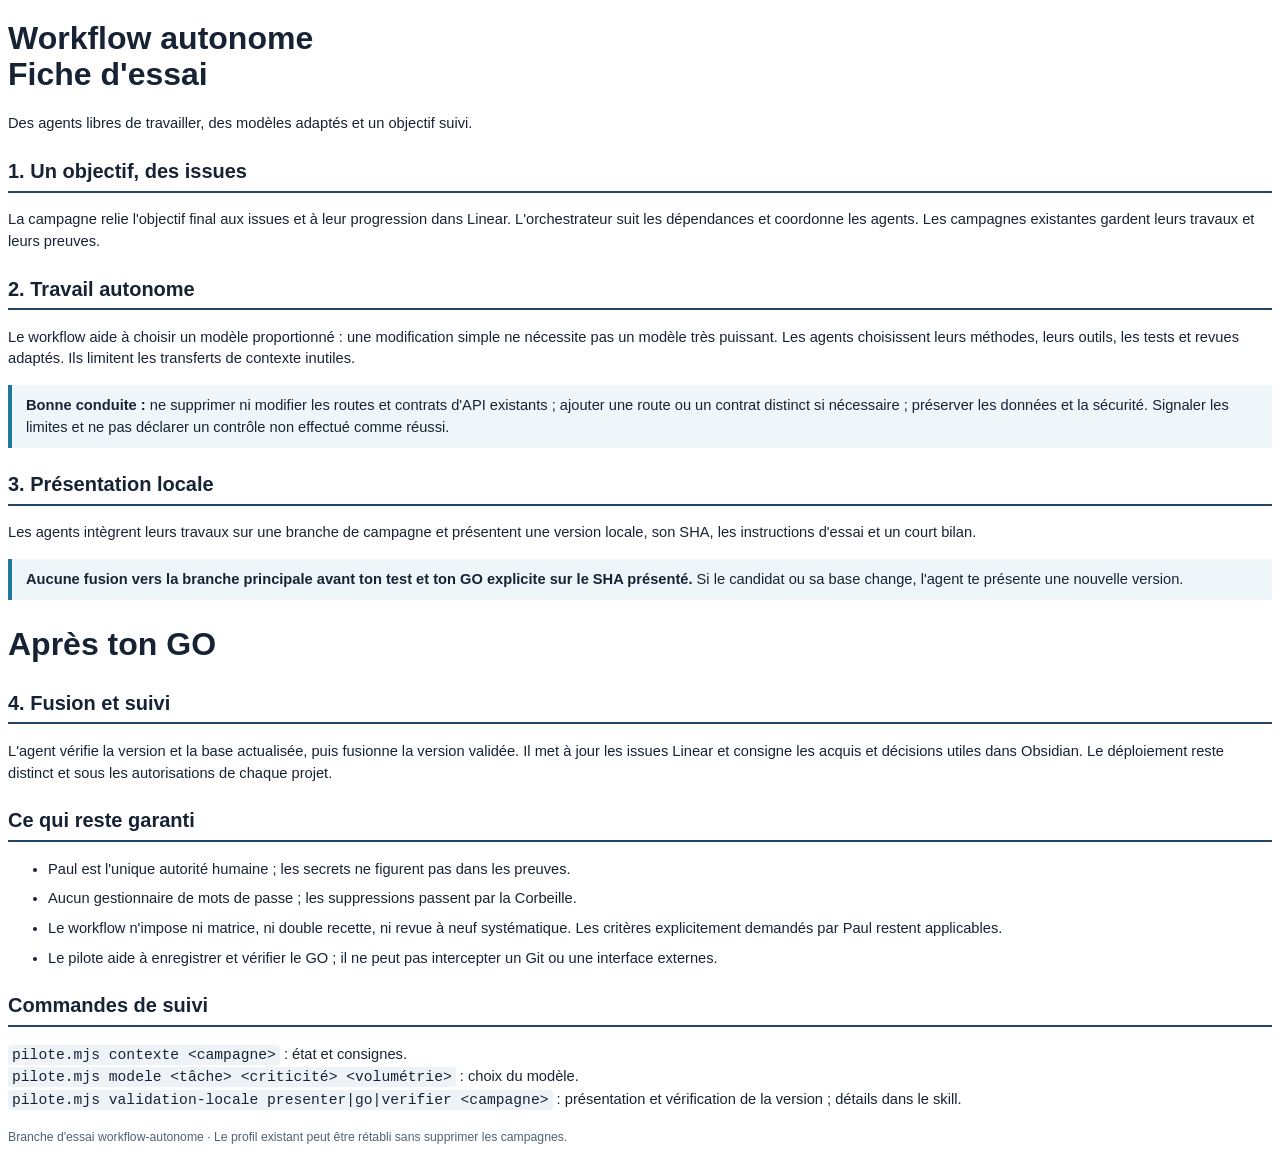
==== commit 1d57237e: "Clarifier les regles des depots et les API additives" ====
--- a/docs/fiche/fiche.html
+++ b/docs/fiche/fiche.html
@@ -3,9 +3,9 @@
 </style></head><body><h1>Workflow autonome<br>Fiche d'essai</h1><p>Des agents libres de travailler, des modèles adaptés et un objectif suivi.</p>
 <h2>1. Un objectif, des issues</h2><p>La campagne relie l'objectif final aux issues et à leur progression dans Linear. L'orchestrateur suit les dépendances et coordonne les agents. Les campagnes existantes gardent leurs travaux et leurs preuves.</p>
 <h2>2. Travail autonome</h2><p>Le workflow aide à choisir un modèle proportionné : une modification simple ne nécessite pas un modèle très puissant. Les agents choisissent leurs méthodes, leurs outils, les tests et revues adaptés. Ils limitent les transferts de contexte inutiles.</p>
-<div class="box"><b>Bonne conduite :</b> respecter les règles du projet et les contrats existants ; préserver les routes d'API, les données, la sécurité et les comportements hors demande. Signaler les limites et ne pas déclarer un contrôle non effectué comme réussi.</div>
+<div class="box"><b>Bonne conduite :</b> ne supprimer ni modifier les routes et contrats d'API existants ; ajouter une route ou un contrat distinct si nécessaire ; préserver les données et la sécurité. Signaler les limites et ne pas déclarer un contrôle non effectué comme réussi.</div>
 <h2>3. Présentation locale</h2><p>Les agents intègrent leurs travaux sur une branche de campagne et présentent une version locale, son SHA, les instructions d'essai et un court bilan.</p>
 <div class="box"><b>Aucune fusion vers la branche principale avant ton test et ton GO explicite sur le SHA présenté.</b> Si le candidat ou sa base change, l'agent te présente une nouvelle version.</div>
 <section class="page"><h1>Après ton GO</h1><h2>4. Fusion et suivi</h2><p>L'agent vérifie la version et la base actualisée, puis fusionne la version validée. Il met à jour les issues Linear et consigne les acquis et décisions utiles dans Obsidian. Le déploiement reste distinct et sous les autorisations de chaque projet.</p>
-<h2>Ce qui reste garanti</h2><ul><li>Paul est l'unique autorité humaine ; les secrets ne figurent pas dans les preuves.</li><li>Aucun gestionnaire de mots de passe ; les suppressions passent par la Corbeille.</li><li>Le workflow n'impose ni matrice, ni double recette, ni revue à neuf systématique. Les critères de Paul et les règles du projet restent applicables.</li><li>Le pilote aide à enregistrer et vérifier le GO ; il ne peut pas intercepter un Git ou une interface externes.</li></ul>
+<h2>Ce qui reste garanti</h2><ul><li>Paul est l'unique autorité humaine ; les secrets ne figurent pas dans les preuves.</li><li>Aucun gestionnaire de mots de passe ; les suppressions passent par la Corbeille.</li><li>Le workflow n'impose ni matrice, ni double recette, ni revue à neuf systématique. Les critères explicitement demandés par Paul restent applicables.</li><li>Le pilote aide à enregistrer et vérifier le GO ; il ne peut pas intercepter un Git ou une interface externes.</li></ul>
 <h2>Commandes de suivi</h2><p><code>pilote.mjs contexte &lt;campagne&gt;</code> : état et consignes.<br><code>pilote.mjs modele &lt;tâche&gt; &lt;criticité&gt; &lt;volumétrie&gt;</code> : choix du modèle.<br><code>pilote.mjs validation-locale presenter|go|verifier &lt;campagne&gt;</code> : présentation et vérification de la version ; détails dans le skill.</p><p><small>Branche d'essai workflow-autonome · Le profil existant peut être rétabli sans supprimer les campagnes.</small></p></section></body></html>
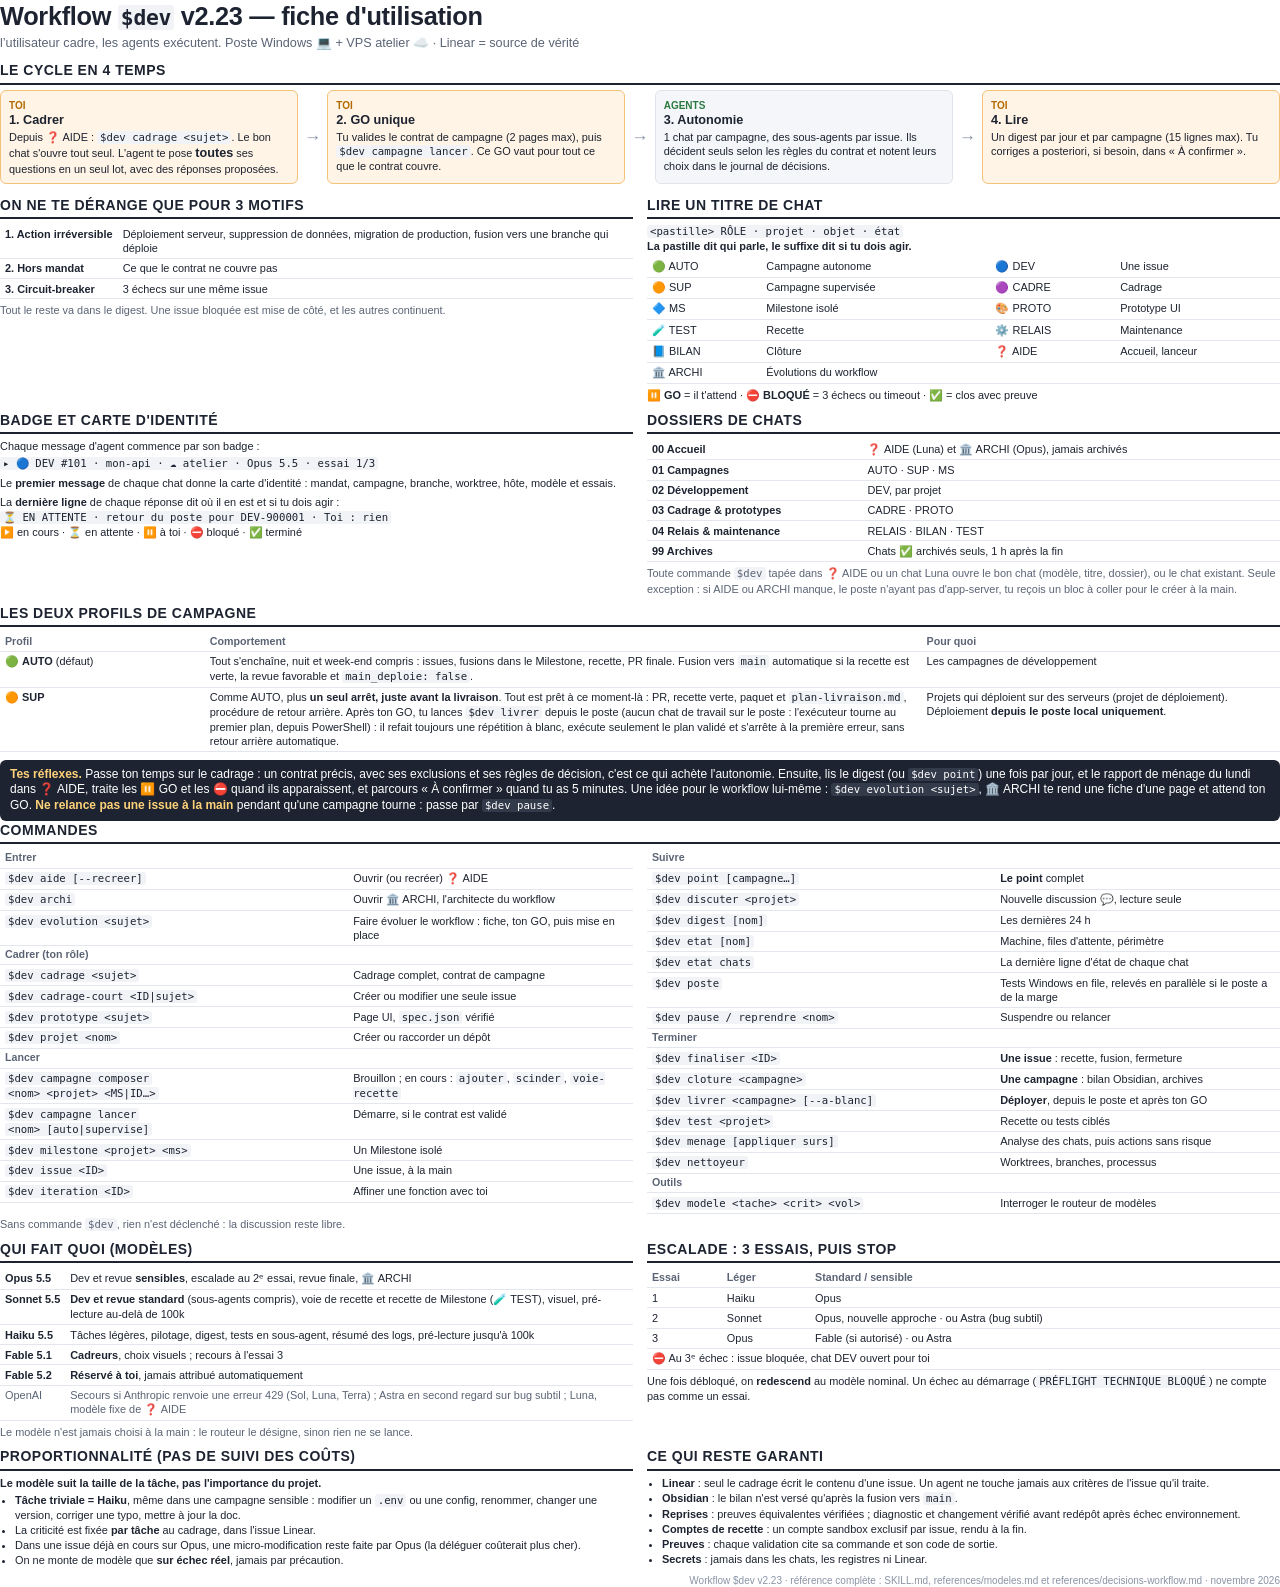
==== commit 7e57cdd4: "Documenter les permissions et acces reseau pour Agensi" ====
--- a/docs/fiche/fiche.html
+++ b/docs/fiche/fiche.html
@@ -1,11 +1,225 @@
-<!DOCTYPE html><html lang="fr"><head><meta charset="utf-8"><title>Workflow autonome — fiche d'essai</title><style>
-@page{size:A4;margin:17mm}body{font:11pt/1.48 'Segoe UI',sans-serif;color:#172335}h1{font-size:24pt;line-height:1.1}h2{font-size:15pt;border-bottom:2px solid #234568;padding-bottom:4px;margin-top:22px}code{background:#eef3f8;padding:2px 4px;border-radius:3px}.box{background:#eef6fa;border-left:4px solid #20799d;padding:10px 14px;margin:14px 0}.page{break-before:page}li{margin:8px 0}small{color:#516273}
-</style></head><body><h1>Workflow autonome<br>Fiche d'essai</h1><p>Des agents libres de travailler, des modèles adaptés et un objectif suivi.</p>
-<h2>1. Un objectif, des issues</h2><p>La campagne relie l'objectif final aux issues et à leur progression dans Linear. L'orchestrateur suit les dépendances et coordonne les agents. Les campagnes existantes gardent leurs travaux et leurs preuves.</p>
-<h2>2. Travail autonome</h2><p>Le workflow aide à choisir un modèle proportionné : une modification simple ne nécessite pas un modèle très puissant. Les agents choisissent leurs méthodes, leurs outils, les tests et revues adaptés. Ils limitent les transferts de contexte inutiles.</p>
-<div class="box"><b>Bonne conduite :</b> ne supprimer ni modifier les routes et contrats d'API existants ; ajouter une route ou un contrat distinct si nécessaire ; préserver les données et la sécurité. Signaler les limites et ne pas déclarer un contrôle non effectué comme réussi.</div>
-<h2>3. Présentation locale</h2><p>Les agents intègrent leurs travaux sur une branche de campagne et présentent une version locale, son SHA, les instructions d'essai et un court bilan.</p>
-<div class="box"><b>Aucune fusion vers la branche principale avant ton test et ton GO explicite sur le SHA présenté.</b> Si le candidat ou sa base change, l'agent te présente une nouvelle version.</div>
-<section class="page"><h1>Après ton GO</h1><h2>4. Fusion et suivi</h2><p>L'agent vérifie la version et la base actualisée, puis fusionne la version validée. Il met à jour les issues Linear et consigne les acquis et décisions utiles dans Obsidian. Le déploiement reste distinct et sous les autorisations de chaque projet.</p>
-<h2>Ce qui reste garanti</h2><ul><li>Paul est l'unique autorité humaine ; les secrets ne figurent pas dans les preuves.</li><li>Aucun gestionnaire de mots de passe ; les suppressions passent par la Corbeille.</li><li>Le workflow n'impose ni matrice, ni double recette, ni revue à neuf systématique. Les critères explicitement demandés par Paul restent applicables.</li><li>Le pilote aide à enregistrer et vérifier le GO ; il ne peut pas intercepter un Git ou une interface externes.</li></ul>
-<h2>Commandes de suivi</h2><p><code>pilote.mjs contexte &lt;campagne&gt;</code> : état et consignes.<br><code>pilote.mjs modele &lt;tâche&gt; &lt;criticité&gt; &lt;volumétrie&gt;</code> : choix du modèle.<br><code>pilote.mjs validation-locale presenter|go|verifier &lt;campagne&gt;</code> : présentation et vérification de la version ; détails dans le skill.</p><p><small>Branche d'essai workflow-autonome · Le profil existant peut être rétabli sans supprimer les campagnes.</small></p></section></body></html>
+<!DOCTYPE html>
+<html lang="fr">
+<head>
+<meta charset="utf-8">
+<title>Workflow $dev v2.23 — Fiche d'utilisation</title>
+<style>
+  @page { size: A4; margin: 12mm 13mm 10mm 13mm; }
+  * { box-sizing: border-box; }
+  body { font-family: "Inter", "Segoe UI", sans-serif; font-size: 8.2pt; line-height: 1.3; color: #1d2330; margin: 0; }
+  .emo { font-family: "Noto Color Emoji", "Segoe UI Emoji", sans-serif; }
+  h1 { font-size: 19pt; margin: 0; letter-spacing: -0.3px; }
+  .sub { color: #5b6475; font-size: 9.5pt; margin: 2px 0 10px; }
+  h2 { font-size: 10.5pt; margin: 0 0 5px; padding-bottom: 3px; border-bottom: 2px solid #1d2330; text-transform: uppercase; letter-spacing: .5px; }
+  .grid { display: grid; grid-template-columns: 1fr 1fr; gap: 8px 14px; }
+  .full { grid-column: 1 / -1; }
+  .box { break-inside: avoid; }
+  table { width: 100%; border-collapse: collapse; }
+  td, th { padding: 2.5px 5px; vertical-align: top; border-bottom: 1px solid #e3e6ec; text-align: left; }
+  th { font-size: 8pt; color: #5b6475; font-weight: 600; }
+  code { font-family: "DejaVu Sans Mono", Consolas, monospace; font-size: 8pt; background: #f1f3f7; padding: 0 3px; border-radius: 3px; }
+  .flow { display: flex; gap: 6px; align-items: stretch; margin: 2px 0 4px; }
+  .step { flex: 1; border-radius: 6px; padding: 7px 8px; background: #f4f6fa; border: 1px solid #dfe3ea; }
+  .step b { display: block; font-size: 9.5pt; margin-bottom: 2px; }
+  .step.you { background: #fff4e5; border-color: #f5c27a; }
+  .arrow { align-self: center; color: #8a93a5; font-size: 13pt; }
+  .tag { font-size: 7.5pt; font-weight: 700; color: #b26a00; text-transform: uppercase; }
+  .tag.a { color: #2c7a3f; }
+  .callout { background: #1d2330; color: #fff; border-radius: 6px; padding: 7px 10px; font-size: 9pt; }
+  .callout b { color: #ffd27a; }
+  ul { margin: 2px 0; padding-left: 15px; }
+  li { margin: 1px 0; }
+  .two { display: grid; grid-template-columns: 1fr 1fr; gap: 14px; align-items: start; }
+  .two td:first-child { white-space: normal; width: 55%; }
+  .pagebreak { break-before: page; }
+  .muted { color: #5b6475; }
+  .ok { color: #2c7a3f; font-weight: 700; } .no { color: #b3261e; font-weight: 700; }
+  footer { margin-top: 4px; font-size: 7.5pt; color: #8a93a5; text-align: right; }
+  td:first-child { white-space: nowrap; }
+</style>
+</head>
+<body>
+
+<h1>Workflow <code style="font-size:16pt">$dev</code> v2.23 — fiche d'utilisation</h1>
+<div class="sub">l’utilisateur cadre, les agents exécutent. Poste Windows <span class="emo">💻</span> + VPS atelier <span class="emo">☁️</span> · Linear = source de vérité</div>
+
+<div class="grid">
+
+  <div class="box full">
+    <h2>Le cycle en 4 temps</h2>
+    <div class="flow">
+      <div class="step you"><span class="tag">Toi</span><b>1. Cadrer</b>Depuis <span class="emo">❓</span> AIDE : <code>$dev cadrage &lt;sujet&gt;</code>. Le bon chat s'ouvre tout seul. L'agent te pose <b style="display:inline">toutes</b> ses questions en un seul lot, avec des réponses proposées.</div>
+      <div class="arrow">→</div>
+      <div class="step you"><span class="tag">Toi</span><b>2. GO unique</b>Tu valides le contrat de campagne (2 pages max), puis <code>$dev campagne lancer</code>. Ce GO vaut pour tout ce que le contrat couvre.</div>
+      <div class="arrow">→</div>
+      <div class="step"><span class="tag a">Agents</span><b>3. Autonomie</b>1 chat par campagne, des sous-agents par issue. Ils décident seuls selon les règles du contrat et notent leurs choix dans le journal de décisions.</div>
+      <div class="arrow">→</div>
+      <div class="step you"><span class="tag">Toi</span><b>4. Lire</b>Un digest par jour et par campagne (15 lignes max). Tu corriges a posteriori, si besoin, dans « À confirmer ».</div>
+    </div>
+  </div>
+
+  <div class="box">
+    <h2>On ne te dérange que pour 3 motifs</h2>
+    <table>
+      <tr><td><b>1. Action irréversible</b></td><td>Déploiement serveur, suppression de données, migration de production, fusion vers une branche qui déploie</td></tr>
+      <tr><td><b>2. Hors mandat</b></td><td>Ce que le contrat ne couvre pas</td></tr>
+      <tr><td><b>3. Circuit-breaker</b></td><td>3 échecs sur une même issue</td></tr>
+    </table>
+    <p class="muted" style="margin:4px 0 0">Tout le reste va dans le digest. Une issue bloquée est mise de côté, et les autres continuent.</p>
+  </div>
+
+  <div class="box">
+    <h2>Lire un titre de chat</h2>
+    <p style="margin:0 0 3px"><code>&lt;pastille&gt; RÔLE · projet · objet · état</code><br><b>La pastille dit qui parle, le suffixe dit si tu dois agir.</b></p>
+    <table>
+      <tr><td><span class="emo">🟢</span> AUTO</td><td>Campagne autonome</td><td><span class="emo">🔵</span> DEV</td><td>Une issue</td></tr>
+      <tr><td><span class="emo">🟠</span> SUP</td><td>Campagne supervisée</td><td><span class="emo">🟣</span> CADRE</td><td>Cadrage</td></tr>
+      <tr><td><span class="emo">🔷</span> MS</td><td>Milestone isolé</td><td><span class="emo">🎨</span> PROTO</td><td>Prototype UI</td></tr>
+      <tr><td><span class="emo">🧪</span> TEST</td><td>Recette</td><td><span class="emo">⚙️</span> RELAIS</td><td>Maintenance</td></tr>
+      <tr><td><span class="emo">📘</span> BILAN</td><td>Clôture</td><td><span class="emo">❓</span> AIDE</td><td>Accueil, lanceur</td></tr>
+      <tr><td><span class="emo">🏛</span> ARCHI</td><td>Évolutions du workflow</td><td></td><td></td></tr>
+    </table>
+    <p style="margin:4px 0 0"><b><span class="emo">⏸</span> GO</b> = il t'attend · <b><span class="emo">⛔</span> BLOQUÉ</b> = 3 échecs ou timeout · <b><span class="emo">✅</span></b> = clos avec preuve</p>
+  </div>
+
+  <div class="box">
+    <h2>Badge et carte d'identité</h2>
+    <p style="margin:0 0 3px">Chaque message d'agent commence par son badge :</p>
+    <code>▸ 🔵 DEV #101 · mon-api · ☁ atelier · Opus 5.5 · essai 1/3</code>
+    <p style="margin:5px 0 0">Le <b>premier message</b> de chaque chat donne la carte d'identité : mandat, campagne, branche, worktree, hôte, modèle et essais.</p>
+    <p style="margin:5px 0 0">La <b>dernière ligne</b> de chaque réponse dit où il en est et si tu dois agir :<br><code>⏳ EN ATTENTE · retour du poste pour DEV-900001 · Toi : rien</code><br><span class="emo">▶</span> en cours · <span class="emo">⏳</span> en attente · <span class="emo">⏸</span> à toi · <span class="emo">⛔</span> bloqué · <span class="emo">✅</span> terminé</p>
+  </div>
+
+  <div class="box">
+    <h2>Dossiers de chats</h2>
+    <table>
+      <tr><td><b>00 Accueil</b></td><td><span class="emo">❓</span> AIDE (Luna) et <span class="emo">🏛</span> ARCHI (Opus), jamais archivés</td></tr>
+      <tr><td><b>01 Campagnes</b></td><td>AUTO · SUP · MS</td></tr>
+      <tr><td><b>02 Développement</b></td><td>DEV, par projet</td></tr>
+      <tr><td><b>03 Cadrage &amp; prototypes</b></td><td>CADRE · PROTO</td></tr>
+      <tr><td><b>04 Relais &amp; maintenance</b></td><td>RELAIS · BILAN · TEST</td></tr>
+      <tr><td><b>99 Archives</b></td><td>Chats <span class="emo">✅</span> archivés seuls, 1 h après la fin</td></tr>
+    </table>
+    <p class="muted" style="margin:4px 0 0">Toute commande <code>$dev</code> tapée dans <span class="emo">❓</span> AIDE ou un chat Luna ouvre le bon chat (modèle, titre, dossier), ou le chat existant. Seule exception : si AIDE ou ARCHI manque, le poste n'ayant pas d'app-server, tu reçois un bloc à coller pour le créer à la main.</p>
+  </div>
+
+  <div class="box full">
+    <h2>Les deux profils de campagne</h2>
+    <table>
+      <tr><th style="width:16%">Profil</th><th>Comportement</th><th style="width:28%">Pour quoi</th></tr>
+      <tr><td><span class="emo">🟢</span> <b>AUTO</b> (défaut)</td><td>Tout s'enchaîne, nuit et week-end compris : issues, fusions dans le Milestone, recette, PR finale. Fusion vers <code>main</code> automatique si la recette est verte, la revue favorable et <code>main_deploie: false</code>.</td><td>Les campagnes de développement</td></tr>
+      <tr><td><span class="emo">🟠</span> <b>SUP</b></td><td>Comme AUTO, plus <b>un seul arrêt, juste avant la livraison</b>. Tout est prêt à ce moment-là : PR, recette verte, paquet et <code>plan-livraison.md</code>, procédure de retour arrière. Après ton GO, tu lances <code>$dev livrer</code> depuis le poste (aucun chat de travail sur le poste : l'exécuteur tourne au premier plan, depuis PowerShell) : il refait toujours une répétition à blanc, exécute seulement le plan validé et s'arrête à la première erreur, sans retour arrière automatique.</td><td>Projets qui déploient sur des serveurs (projet de déploiement). Déploiement <b>depuis le poste local uniquement</b>.</td></tr>
+    </table>
+  </div>
+
+  <div class="box full">
+    <div class="callout">
+      <b>Tes réflexes.</b> Passe ton temps sur le cadrage : un contrat précis, avec ses exclusions et ses règles de décision, c'est ce qui achète l'autonomie.
+      Ensuite, lis le digest (ou <code style="background:#333a4a;color:#fff">$dev point</code>) une fois par jour, et le rapport de ménage du lundi dans <span class="emo">❓</span> AIDE, traite les <span class="emo">⏸</span> GO et les <span class="emo">⛔</span> quand ils apparaissent, et parcours « À confirmer » quand tu as 5 minutes.
+      Une idée pour le workflow lui-même : <code style="background:#333a4a;color:#fff">$dev evolution &lt;sujet&gt;</code>, <span class="emo">🏛</span> ARCHI te rend une fiche d'une page et attend ton GO.
+      <b>Ne relance pas une issue à la main</b> pendant qu'une campagne tourne : passe par <code style="background:#333a4a;color:#fff">$dev pause</code>.
+    </div>
+  </div>
+</div>
+
+<div class="pagebreak"></div>
+
+<div class="grid">
+
+  <div class="box full">
+    <h2>Commandes</h2>
+    <div class="two">
+      <table>
+        <tr><th colspan="2">Entrer</th></tr>
+        <tr><td><code>$dev aide [--recreer]</code></td><td>Ouvrir (ou recréer) <span class="emo">❓</span> AIDE</td></tr>
+        <tr><td><code>$dev archi</code></td><td>Ouvrir <span class="emo">🏛</span> ARCHI, l'architecte du workflow</td></tr>
+        <tr><td><code>$dev evolution &lt;sujet&gt;</code></td><td>Faire évoluer le workflow : fiche, ton GO, puis mise en place</td></tr>
+        <tr><th colspan="2">Cadrer (ton rôle)</th></tr>
+        <tr><td><code>$dev cadrage &lt;sujet&gt;</code></td><td>Cadrage complet, contrat de campagne</td></tr>
+        <tr><td><code>$dev cadrage-court &lt;ID|sujet&gt;</code></td><td>Créer ou modifier une seule issue</td></tr>
+        <tr><td><code>$dev prototype &lt;sujet&gt;</code></td><td>Page UI, <code>spec.json</code> vérifié</td></tr>
+        <tr><td><code>$dev projet &lt;nom&gt;</code></td><td>Créer ou raccorder un dépôt</td></tr>
+        <tr><th colspan="2">Lancer</th></tr>
+        <tr><td><code>$dev campagne composer</code><br><code>&lt;nom&gt; &lt;projet&gt; &lt;MS|ID…&gt;</code></td><td>Brouillon ; en cours : <code>ajouter</code>, <code>scinder</code>, <code>voie-recette</code></td></tr>
+        <tr><td><code>$dev campagne lancer</code><br><code>&lt;nom&gt; [auto|supervise]</code></td><td>Démarre, si le contrat est validé</td></tr>
+        <tr><td><code>$dev milestone &lt;projet&gt; &lt;ms&gt;</code></td><td>Un Milestone isolé</td></tr>
+        <tr><td><code>$dev issue &lt;ID&gt;</code></td><td>Une issue, à la main</td></tr>
+        <tr><td><code>$dev iteration &lt;ID&gt;</code></td><td>Affiner une fonction avec toi</td></tr>
+      </table>
+      <table>
+        <tr><th colspan="2">Suivre</th></tr>
+        <tr><td><code>$dev point [campagne…]</code></td><td><b>Le point</b> complet</td></tr>
+        <tr><td><code>$dev discuter &lt;projet&gt;</code></td><td>Nouvelle discussion <span class="emo">💬</span>, lecture seule</td></tr>
+        <tr><td><code>$dev digest [nom]</code></td><td>Les dernières 24 h</td></tr>
+        <tr><td><code>$dev etat [nom]</code></td><td>Machine, files d'attente, périmètre</td></tr>
+        <tr><td><code>$dev etat chats</code></td><td>La dernière ligne d'état de chaque chat</td></tr>
+        <tr><td><code>$dev poste</code></td><td>Tests Windows en file, relevés en parallèle si le poste a de la marge</td></tr>
+        <tr><td><code>$dev pause / reprendre &lt;nom&gt;</code></td><td>Suspendre ou relancer</td></tr>
+        <tr><th colspan="2">Terminer</th></tr>
+        <tr><td><code>$dev finaliser &lt;ID&gt;</code></td><td><b>Une issue</b> : recette, fusion, fermeture</td></tr>
+        <tr><td><code>$dev cloture &lt;campagne&gt;</code></td><td><b>Une campagne</b> : bilan Obsidian, archives</td></tr>
+        <tr><td><code>$dev livrer &lt;campagne&gt; [--a-blanc]</code></td><td><b>Déployer</b>, depuis le poste et après ton GO</td></tr>
+        <tr><td><code>$dev test &lt;projet&gt;</code></td><td>Recette ou tests ciblés</td></tr>
+        <tr><td><code>$dev menage [appliquer surs]</code></td><td>Analyse des chats, puis actions sans risque</td></tr>
+        <tr><td><code>$dev nettoyeur</code></td><td>Worktrees, branches, processus</td></tr>
+        <tr><th colspan="2">Outils</th></tr>
+        <tr><td><code>$dev modele &lt;tache&gt; &lt;crit&gt; &lt;vol&gt;</code></td><td>Interroger le routeur de modèles</td></tr>
+      </table>
+    </div>
+    <p class="muted" style="margin:3px 0 0">Sans commande <code>$dev</code>, rien n'est déclenché : la discussion reste libre.</p>
+  </div>
+
+  <div class="box">
+    <h2>Qui fait quoi (modèles)</h2>
+    <table>
+      <tr><td><b>Opus 5.5</b></td><td>Dev et revue <b>sensibles</b>, escalade au 2ᵉ essai, revue finale, <span class="emo">🏛</span> ARCHI</td></tr>
+      <tr><td><b>Sonnet 5.5</b></td><td><b>Dev et revue standard</b> (sous-agents compris), voie de recette et recette de Milestone (<span class="emo">🧪</span> TEST), visuel, pré-lecture au-delà de 100k</td></tr>
+      <tr><td><b>Haiku 5.5</b></td><td>Tâches légères, pilotage, digest, tests en sous-agent, résumé des logs, pré-lecture jusqu'à 100k</td></tr>
+      <tr><td><b>Fable 5.1</b></td><td><b>Cadreurs</b>, choix visuels ; recours à l'essai 3</td></tr>
+      <tr><td><b>Fable 5.2</b></td><td><b>Réservé à toi</b>, jamais attribué automatiquement</td></tr>
+      <tr><td class="muted">OpenAI</td><td class="muted">Secours si Anthropic renvoie une erreur 429 (Sol, Luna, Terra) ; Astra en second regard sur bug subtil ; Luna, modèle fixe de <span class="emo">❓</span> AIDE</td></tr>
+    </table>
+    <p class="muted" style="margin:4px 0 0">Le modèle n'est jamais choisi à la main : le routeur le désigne, sinon rien ne se lance.</p>
+  </div>
+
+  <div class="box">
+    <h2>Escalade : 3 essais, puis stop</h2>
+    <table>
+      <tr><th>Essai</th><th>Léger</th><th>Standard / sensible</th></tr>
+      <tr><td>1</td><td>Haiku</td><td>Opus</td></tr>
+      <tr><td>2</td><td>Sonnet</td><td>Opus, nouvelle approche · ou Astra (bug subtil)</td></tr>
+      <tr><td>3</td><td>Opus</td><td>Fable (si autorisé) · ou Astra</td></tr>
+      <tr><td colspan="3"><span class="emo">⛔</span> Au 3ᵉ échec : issue bloquée, chat DEV ouvert pour toi</td></tr>
+    </table>
+    <p style="margin:4px 0 0">Une fois débloqué, on <b>redescend</b> au modèle nominal. Un échec au démarrage (<code>PRÉFLIGHT TECHNIQUE BLOQUÉ</code>) ne compte pas comme un essai.</p>
+  </div>
+
+  <div class="box">
+    <h2>Proportionnalité (pas de suivi des coûts)</h2>
+    <p style="margin:0 0 3px"><b>Le modèle suit la taille de la tâche, pas l'importance du projet.</b></p>
+    <ul>
+      <li><b>Tâche triviale = Haiku</b>, même dans une campagne sensible : modifier un <code>.env</code> ou une config, renommer, changer une version, corriger une typo, mettre à jour la doc.</li>
+      <li>La criticité est fixée <b>par tâche</b> au cadrage, dans l'issue Linear.</li>
+      <li>Dans une issue déjà en cours sur Opus, une micro-modification reste faite par Opus (la déléguer coûterait plus cher).</li>
+      <li>On ne monte de modèle que <b>sur échec réel</b>, jamais par précaution.</li>
+    </ul>
+  </div>
+
+  <div class="box">
+    <h2>Ce qui reste garanti</h2>
+    <ul>
+      <li><b>Linear</b> : seul le cadrage écrit le contenu d'une issue. Un agent ne touche jamais aux critères de l'issue qu'il traite.</li>
+      <li><b>Obsidian</b> : le bilan n'est versé qu'après la fusion vers <code>main</code>.</li>
+      <li><b>Reprises</b> : preuves équivalentes vérifiées ; diagnostic et changement vérifié avant redépôt après échec environnement.</li>
+      <li><b>Comptes de recette</b> : un compte sandbox exclusif par issue, rendu à la fin.</li>
+      <li><b>Preuves</b> : chaque validation cite sa commande et son code de sortie.</li>
+      <li><b>Secrets</b> : jamais dans les chats, les registres ni Linear.</li>
+    </ul>
+  </div>
+
+
+</div>
+
+<footer>Workflow $dev v2.23 · référence complète : SKILL.md, references/modeles.md et references/decisions-workflow.md · novembre 2026</footer>
+</body>
+</html>
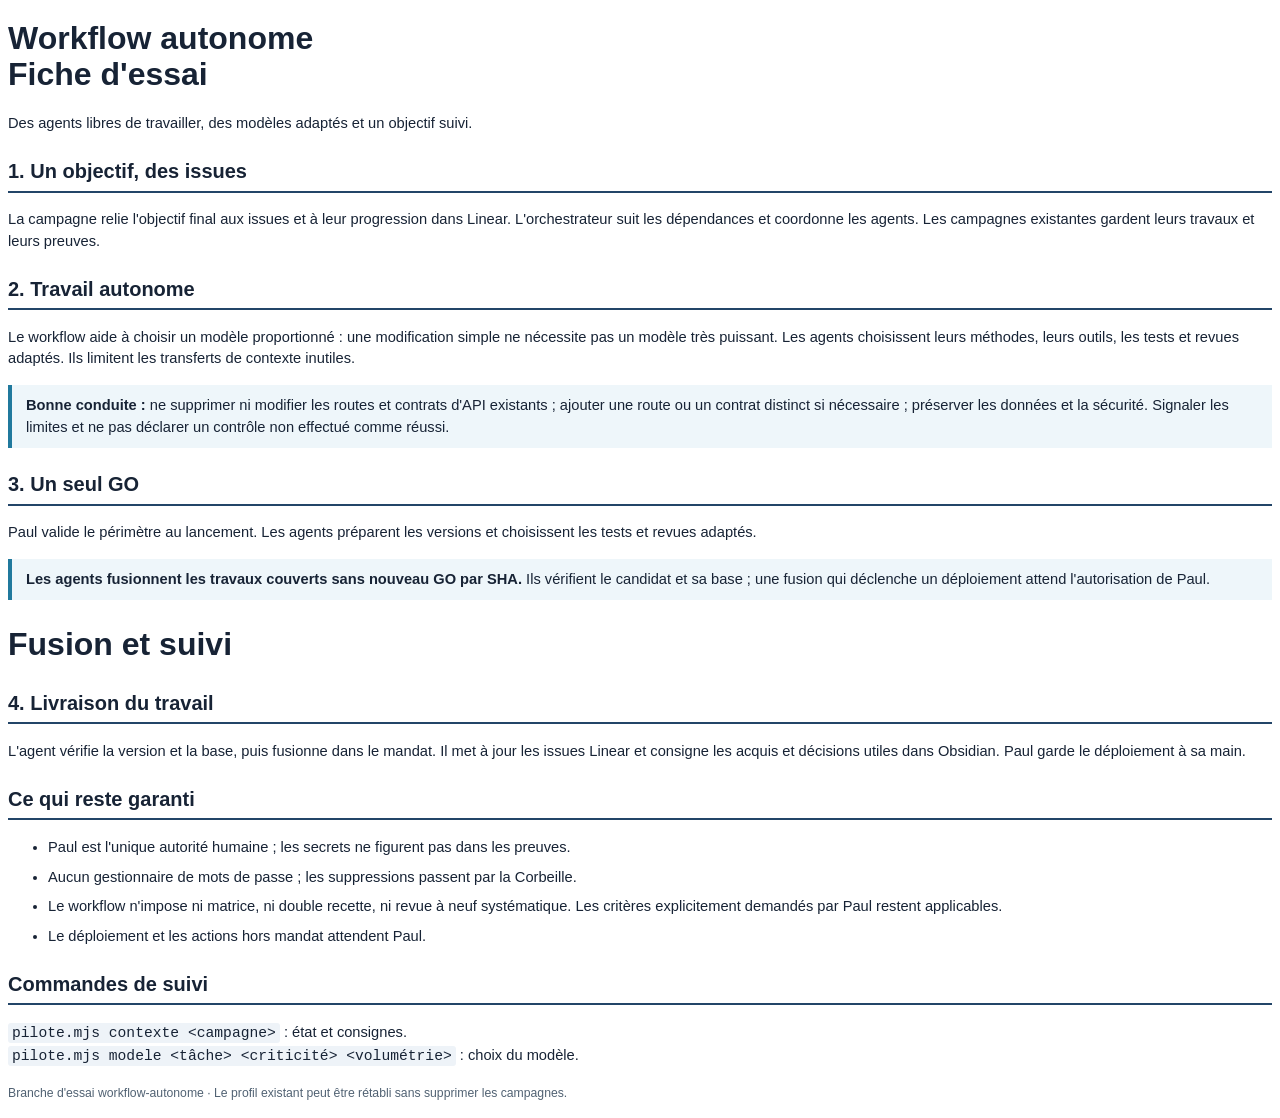
==== commit 538a04be: "3.2.0-test : GO unique et fusions autonomes ; tests autonome alignes" ====
--- a/docs/fiche/fiche.html
+++ b/docs/fiche/fiche.html
@@ -1,225 +1,11 @@
-<!DOCTYPE html>
-<html lang="fr">
-<head>
-<meta charset="utf-8">
-<title>Workflow $dev v2.23 — Fiche d'utilisation</title>
-<style>
-  @page { size: A4; margin: 12mm 13mm 10mm 13mm; }
-  * { box-sizing: border-box; }
-  body { font-family: "Inter", "Segoe UI", sans-serif; font-size: 8.2pt; line-height: 1.3; color: #1d2330; margin: 0; }
-  .emo { font-family: "Noto Color Emoji", "Segoe UI Emoji", sans-serif; }
-  h1 { font-size: 19pt; margin: 0; letter-spacing: -0.3px; }
-  .sub { color: #5b6475; font-size: 9.5pt; margin: 2px 0 10px; }
-  h2 { font-size: 10.5pt; margin: 0 0 5px; padding-bottom: 3px; border-bottom: 2px solid #1d2330; text-transform: uppercase; letter-spacing: .5px; }
-  .grid { display: grid; grid-template-columns: 1fr 1fr; gap: 8px 14px; }
-  .full { grid-column: 1 / -1; }
-  .box { break-inside: avoid; }
-  table { width: 100%; border-collapse: collapse; }
-  td, th { padding: 2.5px 5px; vertical-align: top; border-bottom: 1px solid #e3e6ec; text-align: left; }
-  th { font-size: 8pt; color: #5b6475; font-weight: 600; }
-  code { font-family: "DejaVu Sans Mono", Consolas, monospace; font-size: 8pt; background: #f1f3f7; padding: 0 3px; border-radius: 3px; }
-  .flow { display: flex; gap: 6px; align-items: stretch; margin: 2px 0 4px; }
-  .step { flex: 1; border-radius: 6px; padding: 7px 8px; background: #f4f6fa; border: 1px solid #dfe3ea; }
-  .step b { display: block; font-size: 9.5pt; margin-bottom: 2px; }
-  .step.you { background: #fff4e5; border-color: #f5c27a; }
-  .arrow { align-self: center; color: #8a93a5; font-size: 13pt; }
-  .tag { font-size: 7.5pt; font-weight: 700; color: #b26a00; text-transform: uppercase; }
-  .tag.a { color: #2c7a3f; }
-  .callout { background: #1d2330; color: #fff; border-radius: 6px; padding: 7px 10px; font-size: 9pt; }
-  .callout b { color: #ffd27a; }
-  ul { margin: 2px 0; padding-left: 15px; }
-  li { margin: 1px 0; }
-  .two { display: grid; grid-template-columns: 1fr 1fr; gap: 14px; align-items: start; }
-  .two td:first-child { white-space: normal; width: 55%; }
-  .pagebreak { break-before: page; }
-  .muted { color: #5b6475; }
-  .ok { color: #2c7a3f; font-weight: 700; } .no { color: #b3261e; font-weight: 700; }
-  footer { margin-top: 4px; font-size: 7.5pt; color: #8a93a5; text-align: right; }
-  td:first-child { white-space: nowrap; }
-</style>
-</head>
-<body>
-
-<h1>Workflow <code style="font-size:16pt">$dev</code> v2.23 — fiche d'utilisation</h1>
-<div class="sub">l’utilisateur cadre, les agents exécutent. Poste Windows <span class="emo">💻</span> + VPS atelier <span class="emo">☁️</span> · Linear = source de vérité</div>
-
-<div class="grid">
-
-  <div class="box full">
-    <h2>Le cycle en 4 temps</h2>
-    <div class="flow">
-      <div class="step you"><span class="tag">Toi</span><b>1. Cadrer</b>Depuis <span class="emo">❓</span> AIDE : <code>$dev cadrage &lt;sujet&gt;</code>. Le bon chat s'ouvre tout seul. L'agent te pose <b style="display:inline">toutes</b> ses questions en un seul lot, avec des réponses proposées.</div>
-      <div class="arrow">→</div>
-      <div class="step you"><span class="tag">Toi</span><b>2. GO unique</b>Tu valides le contrat de campagne (2 pages max), puis <code>$dev campagne lancer</code>. Ce GO vaut pour tout ce que le contrat couvre.</div>
-      <div class="arrow">→</div>
-      <div class="step"><span class="tag a">Agents</span><b>3. Autonomie</b>1 chat par campagne, des sous-agents par issue. Ils décident seuls selon les règles du contrat et notent leurs choix dans le journal de décisions.</div>
-      <div class="arrow">→</div>
-      <div class="step you"><span class="tag">Toi</span><b>4. Lire</b>Un digest par jour et par campagne (15 lignes max). Tu corriges a posteriori, si besoin, dans « À confirmer ».</div>
-    </div>
-  </div>
-
-  <div class="box">
-    <h2>On ne te dérange que pour 3 motifs</h2>
-    <table>
-      <tr><td><b>1. Action irréversible</b></td><td>Déploiement serveur, suppression de données, migration de production, fusion vers une branche qui déploie</td></tr>
-      <tr><td><b>2. Hors mandat</b></td><td>Ce que le contrat ne couvre pas</td></tr>
-      <tr><td><b>3. Circuit-breaker</b></td><td>3 échecs sur une même issue</td></tr>
-    </table>
-    <p class="muted" style="margin:4px 0 0">Tout le reste va dans le digest. Une issue bloquée est mise de côté, et les autres continuent.</p>
-  </div>
-
-  <div class="box">
-    <h2>Lire un titre de chat</h2>
-    <p style="margin:0 0 3px"><code>&lt;pastille&gt; RÔLE · projet · objet · état</code><br><b>La pastille dit qui parle, le suffixe dit si tu dois agir.</b></p>
-    <table>
-      <tr><td><span class="emo">🟢</span> AUTO</td><td>Campagne autonome</td><td><span class="emo">🔵</span> DEV</td><td>Une issue</td></tr>
-      <tr><td><span class="emo">🟠</span> SUP</td><td>Campagne supervisée</td><td><span class="emo">🟣</span> CADRE</td><td>Cadrage</td></tr>
-      <tr><td><span class="emo">🔷</span> MS</td><td>Milestone isolé</td><td><span class="emo">🎨</span> PROTO</td><td>Prototype UI</td></tr>
-      <tr><td><span class="emo">🧪</span> TEST</td><td>Recette</td><td><span class="emo">⚙️</span> RELAIS</td><td>Maintenance</td></tr>
-      <tr><td><span class="emo">📘</span> BILAN</td><td>Clôture</td><td><span class="emo">❓</span> AIDE</td><td>Accueil, lanceur</td></tr>
-      <tr><td><span class="emo">🏛</span> ARCHI</td><td>Évolutions du workflow</td><td></td><td></td></tr>
-    </table>
-    <p style="margin:4px 0 0"><b><span class="emo">⏸</span> GO</b> = il t'attend · <b><span class="emo">⛔</span> BLOQUÉ</b> = 3 échecs ou timeout · <b><span class="emo">✅</span></b> = clos avec preuve</p>
-  </div>
-
-  <div class="box">
-    <h2>Badge et carte d'identité</h2>
-    <p style="margin:0 0 3px">Chaque message d'agent commence par son badge :</p>
-    <code>▸ 🔵 DEV #101 · mon-api · ☁ atelier · Opus 5.5 · essai 1/3</code>
-    <p style="margin:5px 0 0">Le <b>premier message</b> de chaque chat donne la carte d'identité : mandat, campagne, branche, worktree, hôte, modèle et essais.</p>
-    <p style="margin:5px 0 0">La <b>dernière ligne</b> de chaque réponse dit où il en est et si tu dois agir :<br><code>⏳ EN ATTENTE · retour du poste pour DEV-900001 · Toi : rien</code><br><span class="emo">▶</span> en cours · <span class="emo">⏳</span> en attente · <span class="emo">⏸</span> à toi · <span class="emo">⛔</span> bloqué · <span class="emo">✅</span> terminé</p>
-  </div>
-
-  <div class="box">
-    <h2>Dossiers de chats</h2>
-    <table>
-      <tr><td><b>00 Accueil</b></td><td><span class="emo">❓</span> AIDE (Luna) et <span class="emo">🏛</span> ARCHI (Opus), jamais archivés</td></tr>
-      <tr><td><b>01 Campagnes</b></td><td>AUTO · SUP · MS</td></tr>
-      <tr><td><b>02 Développement</b></td><td>DEV, par projet</td></tr>
-      <tr><td><b>03 Cadrage &amp; prototypes</b></td><td>CADRE · PROTO</td></tr>
-      <tr><td><b>04 Relais &amp; maintenance</b></td><td>RELAIS · BILAN · TEST</td></tr>
-      <tr><td><b>99 Archives</b></td><td>Chats <span class="emo">✅</span> archivés seuls, 1 h après la fin</td></tr>
-    </table>
-    <p class="muted" style="margin:4px 0 0">Toute commande <code>$dev</code> tapée dans <span class="emo">❓</span> AIDE ou un chat Luna ouvre le bon chat (modèle, titre, dossier), ou le chat existant. Seule exception : si AIDE ou ARCHI manque, le poste n'ayant pas d'app-server, tu reçois un bloc à coller pour le créer à la main.</p>
-  </div>
-
-  <div class="box full">
-    <h2>Les deux profils de campagne</h2>
-    <table>
-      <tr><th style="width:16%">Profil</th><th>Comportement</th><th style="width:28%">Pour quoi</th></tr>
-      <tr><td><span class="emo">🟢</span> <b>AUTO</b> (défaut)</td><td>Tout s'enchaîne, nuit et week-end compris : issues, fusions dans le Milestone, recette, PR finale. Fusion vers <code>main</code> automatique si la recette est verte, la revue favorable et <code>main_deploie: false</code>.</td><td>Les campagnes de développement</td></tr>
-      <tr><td><span class="emo">🟠</span> <b>SUP</b></td><td>Comme AUTO, plus <b>un seul arrêt, juste avant la livraison</b>. Tout est prêt à ce moment-là : PR, recette verte, paquet et <code>plan-livraison.md</code>, procédure de retour arrière. Après ton GO, tu lances <code>$dev livrer</code> depuis le poste (aucun chat de travail sur le poste : l'exécuteur tourne au premier plan, depuis PowerShell) : il refait toujours une répétition à blanc, exécute seulement le plan validé et s'arrête à la première erreur, sans retour arrière automatique.</td><td>Projets qui déploient sur des serveurs (projet de déploiement). Déploiement <b>depuis le poste local uniquement</b>.</td></tr>
-    </table>
-  </div>
-
-  <div class="box full">
-    <div class="callout">
-      <b>Tes réflexes.</b> Passe ton temps sur le cadrage : un contrat précis, avec ses exclusions et ses règles de décision, c'est ce qui achète l'autonomie.
-      Ensuite, lis le digest (ou <code style="background:#333a4a;color:#fff">$dev point</code>) une fois par jour, et le rapport de ménage du lundi dans <span class="emo">❓</span> AIDE, traite les <span class="emo">⏸</span> GO et les <span class="emo">⛔</span> quand ils apparaissent, et parcours « À confirmer » quand tu as 5 minutes.
-      Une idée pour le workflow lui-même : <code style="background:#333a4a;color:#fff">$dev evolution &lt;sujet&gt;</code>, <span class="emo">🏛</span> ARCHI te rend une fiche d'une page et attend ton GO.
-      <b>Ne relance pas une issue à la main</b> pendant qu'une campagne tourne : passe par <code style="background:#333a4a;color:#fff">$dev pause</code>.
-    </div>
-  </div>
-</div>
-
-<div class="pagebreak"></div>
-
-<div class="grid">
-
-  <div class="box full">
-    <h2>Commandes</h2>
-    <div class="two">
-      <table>
-        <tr><th colspan="2">Entrer</th></tr>
-        <tr><td><code>$dev aide [--recreer]</code></td><td>Ouvrir (ou recréer) <span class="emo">❓</span> AIDE</td></tr>
-        <tr><td><code>$dev archi</code></td><td>Ouvrir <span class="emo">🏛</span> ARCHI, l'architecte du workflow</td></tr>
-        <tr><td><code>$dev evolution &lt;sujet&gt;</code></td><td>Faire évoluer le workflow : fiche, ton GO, puis mise en place</td></tr>
-        <tr><th colspan="2">Cadrer (ton rôle)</th></tr>
-        <tr><td><code>$dev cadrage &lt;sujet&gt;</code></td><td>Cadrage complet, contrat de campagne</td></tr>
-        <tr><td><code>$dev cadrage-court &lt;ID|sujet&gt;</code></td><td>Créer ou modifier une seule issue</td></tr>
-        <tr><td><code>$dev prototype &lt;sujet&gt;</code></td><td>Page UI, <code>spec.json</code> vérifié</td></tr>
-        <tr><td><code>$dev projet &lt;nom&gt;</code></td><td>Créer ou raccorder un dépôt</td></tr>
-        <tr><th colspan="2">Lancer</th></tr>
-        <tr><td><code>$dev campagne composer</code><br><code>&lt;nom&gt; &lt;projet&gt; &lt;MS|ID…&gt;</code></td><td>Brouillon ; en cours : <code>ajouter</code>, <code>scinder</code>, <code>voie-recette</code></td></tr>
-        <tr><td><code>$dev campagne lancer</code><br><code>&lt;nom&gt; [auto|supervise]</code></td><td>Démarre, si le contrat est validé</td></tr>
-        <tr><td><code>$dev milestone &lt;projet&gt; &lt;ms&gt;</code></td><td>Un Milestone isolé</td></tr>
-        <tr><td><code>$dev issue &lt;ID&gt;</code></td><td>Une issue, à la main</td></tr>
-        <tr><td><code>$dev iteration &lt;ID&gt;</code></td><td>Affiner une fonction avec toi</td></tr>
-      </table>
-      <table>
-        <tr><th colspan="2">Suivre</th></tr>
-        <tr><td><code>$dev point [campagne…]</code></td><td><b>Le point</b> complet</td></tr>
-        <tr><td><code>$dev discuter &lt;projet&gt;</code></td><td>Nouvelle discussion <span class="emo">💬</span>, lecture seule</td></tr>
-        <tr><td><code>$dev digest [nom]</code></td><td>Les dernières 24 h</td></tr>
-        <tr><td><code>$dev etat [nom]</code></td><td>Machine, files d'attente, périmètre</td></tr>
-        <tr><td><code>$dev etat chats</code></td><td>La dernière ligne d'état de chaque chat</td></tr>
-        <tr><td><code>$dev poste</code></td><td>Tests Windows en file, relevés en parallèle si le poste a de la marge</td></tr>
-        <tr><td><code>$dev pause / reprendre &lt;nom&gt;</code></td><td>Suspendre ou relancer</td></tr>
-        <tr><th colspan="2">Terminer</th></tr>
-        <tr><td><code>$dev finaliser &lt;ID&gt;</code></td><td><b>Une issue</b> : recette, fusion, fermeture</td></tr>
-        <tr><td><code>$dev cloture &lt;campagne&gt;</code></td><td><b>Une campagne</b> : bilan Obsidian, archives</td></tr>
-        <tr><td><code>$dev livrer &lt;campagne&gt; [--a-blanc]</code></td><td><b>Déployer</b>, depuis le poste et après ton GO</td></tr>
-        <tr><td><code>$dev test &lt;projet&gt;</code></td><td>Recette ou tests ciblés</td></tr>
-        <tr><td><code>$dev menage [appliquer surs]</code></td><td>Analyse des chats, puis actions sans risque</td></tr>
-        <tr><td><code>$dev nettoyeur</code></td><td>Worktrees, branches, processus</td></tr>
-        <tr><th colspan="2">Outils</th></tr>
-        <tr><td><code>$dev modele &lt;tache&gt; &lt;crit&gt; &lt;vol&gt;</code></td><td>Interroger le routeur de modèles</td></tr>
-      </table>
-    </div>
-    <p class="muted" style="margin:3px 0 0">Sans commande <code>$dev</code>, rien n'est déclenché : la discussion reste libre.</p>
-  </div>
-
-  <div class="box">
-    <h2>Qui fait quoi (modèles)</h2>
-    <table>
-      <tr><td><b>Opus 5.5</b></td><td>Dev et revue <b>sensibles</b>, escalade au 2ᵉ essai, revue finale, <span class="emo">🏛</span> ARCHI</td></tr>
-      <tr><td><b>Sonnet 5.5</b></td><td><b>Dev et revue standard</b> (sous-agents compris), voie de recette et recette de Milestone (<span class="emo">🧪</span> TEST), visuel, pré-lecture au-delà de 100k</td></tr>
-      <tr><td><b>Haiku 5.5</b></td><td>Tâches légères, pilotage, digest, tests en sous-agent, résumé des logs, pré-lecture jusqu'à 100k</td></tr>
-      <tr><td><b>Fable 5.1</b></td><td><b>Cadreurs</b>, choix visuels ; recours à l'essai 3</td></tr>
-      <tr><td><b>Fable 5.2</b></td><td><b>Réservé à toi</b>, jamais attribué automatiquement</td></tr>
-      <tr><td class="muted">OpenAI</td><td class="muted">Secours si Anthropic renvoie une erreur 429 (Sol, Luna, Terra) ; Astra en second regard sur bug subtil ; Luna, modèle fixe de <span class="emo">❓</span> AIDE</td></tr>
-    </table>
-    <p class="muted" style="margin:4px 0 0">Le modèle n'est jamais choisi à la main : le routeur le désigne, sinon rien ne se lance.</p>
-  </div>
-
-  <div class="box">
-    <h2>Escalade : 3 essais, puis stop</h2>
-    <table>
-      <tr><th>Essai</th><th>Léger</th><th>Standard / sensible</th></tr>
-      <tr><td>1</td><td>Haiku</td><td>Opus</td></tr>
-      <tr><td>2</td><td>Sonnet</td><td>Opus, nouvelle approche · ou Astra (bug subtil)</td></tr>
-      <tr><td>3</td><td>Opus</td><td>Fable (si autorisé) · ou Astra</td></tr>
-      <tr><td colspan="3"><span class="emo">⛔</span> Au 3ᵉ échec : issue bloquée, chat DEV ouvert pour toi</td></tr>
-    </table>
-    <p style="margin:4px 0 0">Une fois débloqué, on <b>redescend</b> au modèle nominal. Un échec au démarrage (<code>PRÉFLIGHT TECHNIQUE BLOQUÉ</code>) ne compte pas comme un essai.</p>
-  </div>
-
-  <div class="box">
-    <h2>Proportionnalité (pas de suivi des coûts)</h2>
-    <p style="margin:0 0 3px"><b>Le modèle suit la taille de la tâche, pas l'importance du projet.</b></p>
-    <ul>
-      <li><b>Tâche triviale = Haiku</b>, même dans une campagne sensible : modifier un <code>.env</code> ou une config, renommer, changer une version, corriger une typo, mettre à jour la doc.</li>
-      <li>La criticité est fixée <b>par tâche</b> au cadrage, dans l'issue Linear.</li>
-      <li>Dans une issue déjà en cours sur Opus, une micro-modification reste faite par Opus (la déléguer coûterait plus cher).</li>
-      <li>On ne monte de modèle que <b>sur échec réel</b>, jamais par précaution.</li>
-    </ul>
-  </div>
-
-  <div class="box">
-    <h2>Ce qui reste garanti</h2>
-    <ul>
-      <li><b>Linear</b> : seul le cadrage écrit le contenu d'une issue. Un agent ne touche jamais aux critères de l'issue qu'il traite.</li>
-      <li><b>Obsidian</b> : le bilan n'est versé qu'après la fusion vers <code>main</code>.</li>
-      <li><b>Reprises</b> : preuves équivalentes vérifiées ; diagnostic et changement vérifié avant redépôt après échec environnement.</li>
-      <li><b>Comptes de recette</b> : un compte sandbox exclusif par issue, rendu à la fin.</li>
-      <li><b>Preuves</b> : chaque validation cite sa commande et son code de sortie.</li>
-      <li><b>Secrets</b> : jamais dans les chats, les registres ni Linear.</li>
-    </ul>
-  </div>
-
-
-</div>
-
-<footer>Workflow $dev v2.23 · référence complète : SKILL.md, references/modeles.md et references/decisions-workflow.md · novembre 2026</footer>
-</body>
-</html>
+<!DOCTYPE html><html lang="fr"><head><meta charset="utf-8"><title>Workflow autonome — fiche d'essai</title><style>
+@page{size:A4;margin:17mm}body{font:11pt/1.48 'Segoe UI',sans-serif;color:#172335}h1{font-size:24pt;line-height:1.1}h2{font-size:15pt;border-bottom:2px solid #234568;padding-bottom:4px;margin-top:22px}code{background:#eef3f8;padding:2px 4px;border-radius:3px}.box{background:#eef6fa;border-left:4px solid #20799d;padding:10px 14px;margin:14px 0}.page{break-before:page}li{margin:8px 0}small{color:#516273}
+</style></head><body><h1>Workflow autonome<br>Fiche d'essai</h1><p>Des agents libres de travailler, des modèles adaptés et un objectif suivi.</p>
+<h2>1. Un objectif, des issues</h2><p>La campagne relie l'objectif final aux issues et à leur progression dans Linear. L'orchestrateur suit les dépendances et coordonne les agents. Les campagnes existantes gardent leurs travaux et leurs preuves.</p>
+<h2>2. Travail autonome</h2><p>Le workflow aide à choisir un modèle proportionné : une modification simple ne nécessite pas un modèle très puissant. Les agents choisissent leurs méthodes, leurs outils, les tests et revues adaptés. Ils limitent les transferts de contexte inutiles.</p>
+<div class="box"><b>Bonne conduite :</b> ne supprimer ni modifier les routes et contrats d'API existants ; ajouter une route ou un contrat distinct si nécessaire ; préserver les données et la sécurité. Signaler les limites et ne pas déclarer un contrôle non effectué comme réussi.</div>
+<h2>3. Un seul GO</h2><p>Paul valide le périmètre au lancement. Les agents préparent les versions et choisissent les tests et revues adaptés.</p>
+<div class="box"><b>Les agents fusionnent les travaux couverts sans nouveau GO par SHA.</b> Ils vérifient le candidat et sa base ; une fusion qui déclenche un déploiement attend l'autorisation de Paul.</div>
+<section class="page"><h1>Fusion et suivi</h1><h2>4. Livraison du travail</h2><p>L'agent vérifie la version et la base, puis fusionne dans le mandat. Il met à jour les issues Linear et consigne les acquis et décisions utiles dans Obsidian. Paul garde le déploiement à sa main.</p>
+<h2>Ce qui reste garanti</h2><ul><li>Paul est l'unique autorité humaine ; les secrets ne figurent pas dans les preuves.</li><li>Aucun gestionnaire de mots de passe ; les suppressions passent par la Corbeille.</li><li>Le workflow n'impose ni matrice, ni double recette, ni revue à neuf systématique. Les critères explicitement demandés par Paul restent applicables.</li><li>Le déploiement et les actions hors mandat attendent Paul.</li></ul>
+<h2>Commandes de suivi</h2><p><code>pilote.mjs contexte &lt;campagne&gt;</code> : état et consignes.<br><code>pilote.mjs modele &lt;tâche&gt; &lt;criticité&gt; &lt;volumétrie&gt;</code> : choix du modèle.</p><p><small>Branche d'essai workflow-autonome · Le profil existant peut être rétabli sans supprimer les campagnes.</small></p></section></body></html>
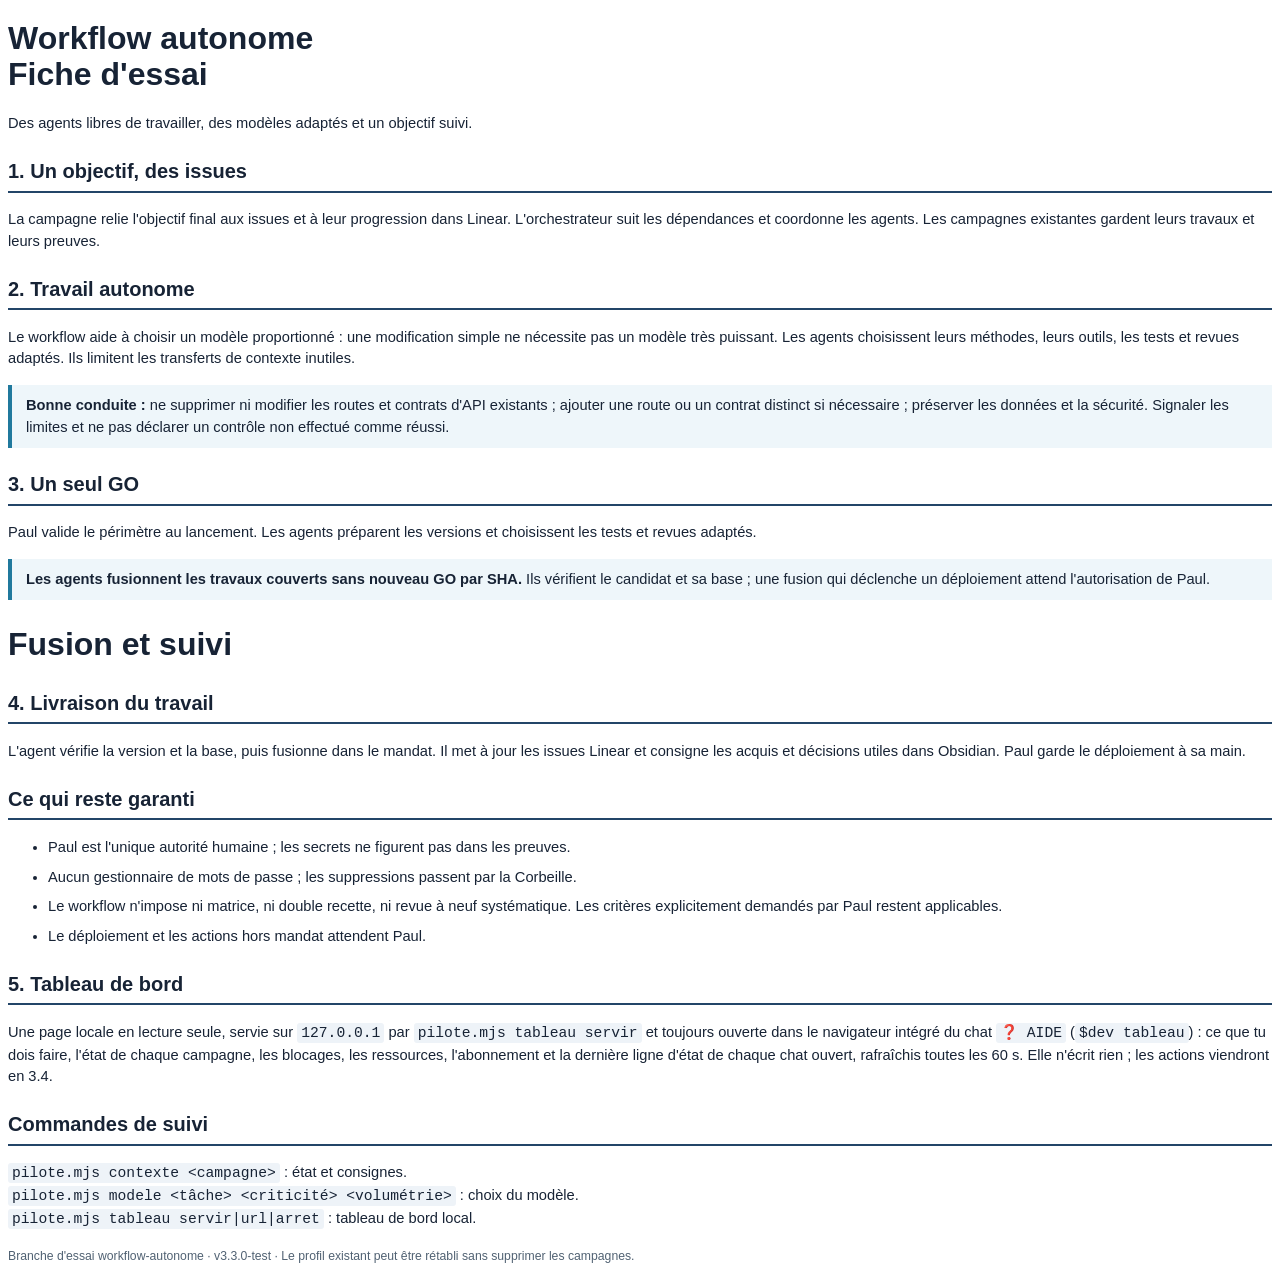
==== commit 21363062: "3.3.0-test : tableau de bord local en lecture seule (tableau.mjs, assets/tableau), chats --deux-hote" ====
--- a/docs/fiche/fiche.html
+++ b/docs/fiche/fiche.html
@@ -8,4 +8,5 @@
 <div class="box"><b>Les agents fusionnent les travaux couverts sans nouveau GO par SHA.</b> Ils vérifient le candidat et sa base ; une fusion qui déclenche un déploiement attend l'autorisation de Paul.</div>
 <section class="page"><h1>Fusion et suivi</h1><h2>4. Livraison du travail</h2><p>L'agent vérifie la version et la base, puis fusionne dans le mandat. Il met à jour les issues Linear et consigne les acquis et décisions utiles dans Obsidian. Paul garde le déploiement à sa main.</p>
 <h2>Ce qui reste garanti</h2><ul><li>Paul est l'unique autorité humaine ; les secrets ne figurent pas dans les preuves.</li><li>Aucun gestionnaire de mots de passe ; les suppressions passent par la Corbeille.</li><li>Le workflow n'impose ni matrice, ni double recette, ni revue à neuf systématique. Les critères explicitement demandés par Paul restent applicables.</li><li>Le déploiement et les actions hors mandat attendent Paul.</li></ul>
-<h2>Commandes de suivi</h2><p><code>pilote.mjs contexte &lt;campagne&gt;</code> : état et consignes.<br><code>pilote.mjs modele &lt;tâche&gt; &lt;criticité&gt; &lt;volumétrie&gt;</code> : choix du modèle.</p><p><small>Branche d'essai workflow-autonome · Le profil existant peut être rétabli sans supprimer les campagnes.</small></p></section></body></html>
+<h2>5. Tableau de bord</h2><p>Une page locale en lecture seule, servie sur <code>127.0.0.1</code> par <code>pilote.mjs tableau servir</code> et toujours ouverte dans le navigateur intégré du chat <code>❓ AIDE</code> (<code>$dev tableau</code>) : ce que tu dois faire, l'état de chaque campagne, les blocages, les ressources, l'abonnement et la dernière ligne d'état de chaque chat ouvert, rafraîchis toutes les 60 s. Elle n'écrit rien ; les actions viendront en 3.4.</p>
+<h2>Commandes de suivi</h2><p><code>pilote.mjs contexte &lt;campagne&gt;</code> : état et consignes.<br><code>pilote.mjs modele &lt;tâche&gt; &lt;criticité&gt; &lt;volumétrie&gt;</code> : choix du modèle.<br><code>pilote.mjs tableau servir|url|arret</code> : tableau de bord local.</p><p><small>Branche d'essai workflow-autonome · v3.3.0-test · Le profil existant peut être rétabli sans supprimer les campagnes.</small></p></section></body></html>
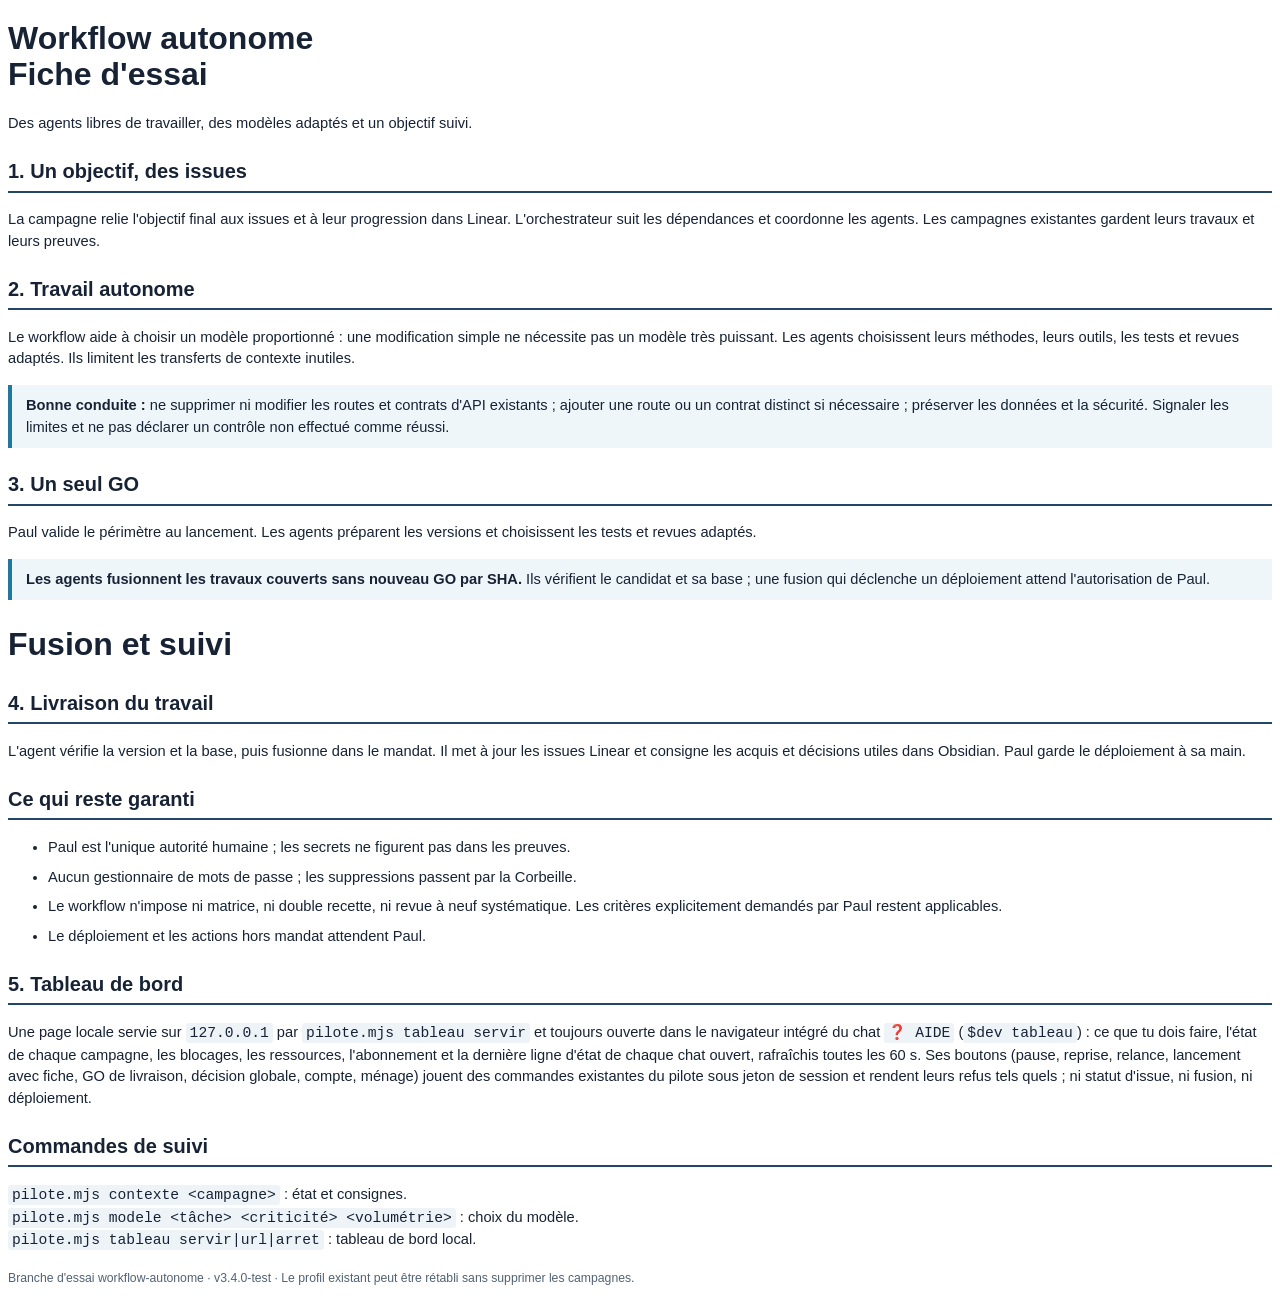
==== commit 15174ed2: "3.4.0-test : actions du tableau de bord sous jeton de session" ====
--- a/docs/fiche/fiche.html
+++ b/docs/fiche/fiche.html
@@ -8,5 +8,5 @@
 <div class="box"><b>Les agents fusionnent les travaux couverts sans nouveau GO par SHA.</b> Ils vérifient le candidat et sa base ; une fusion qui déclenche un déploiement attend l'autorisation de Paul.</div>
 <section class="page"><h1>Fusion et suivi</h1><h2>4. Livraison du travail</h2><p>L'agent vérifie la version et la base, puis fusionne dans le mandat. Il met à jour les issues Linear et consigne les acquis et décisions utiles dans Obsidian. Paul garde le déploiement à sa main.</p>
 <h2>Ce qui reste garanti</h2><ul><li>Paul est l'unique autorité humaine ; les secrets ne figurent pas dans les preuves.</li><li>Aucun gestionnaire de mots de passe ; les suppressions passent par la Corbeille.</li><li>Le workflow n'impose ni matrice, ni double recette, ni revue à neuf systématique. Les critères explicitement demandés par Paul restent applicables.</li><li>Le déploiement et les actions hors mandat attendent Paul.</li></ul>
-<h2>5. Tableau de bord</h2><p>Une page locale en lecture seule, servie sur <code>127.0.0.1</code> par <code>pilote.mjs tableau servir</code> et toujours ouverte dans le navigateur intégré du chat <code>❓ AIDE</code> (<code>$dev tableau</code>) : ce que tu dois faire, l'état de chaque campagne, les blocages, les ressources, l'abonnement et la dernière ligne d'état de chaque chat ouvert, rafraîchis toutes les 60 s. Elle n'écrit rien ; les actions viendront en 3.4.</p>
-<h2>Commandes de suivi</h2><p><code>pilote.mjs contexte &lt;campagne&gt;</code> : état et consignes.<br><code>pilote.mjs modele &lt;tâche&gt; &lt;criticité&gt; &lt;volumétrie&gt;</code> : choix du modèle.<br><code>pilote.mjs tableau servir|url|arret</code> : tableau de bord local.</p><p><small>Branche d'essai workflow-autonome · v3.3.0-test · Le profil existant peut être rétabli sans supprimer les campagnes.</small></p></section></body></html>
+<h2>5. Tableau de bord</h2><p>Une page locale servie sur <code>127.0.0.1</code> par <code>pilote.mjs tableau servir</code> et toujours ouverte dans le navigateur intégré du chat <code>❓ AIDE</code> (<code>$dev tableau</code>) : ce que tu dois faire, l'état de chaque campagne, les blocages, les ressources, l'abonnement et la dernière ligne d'état de chaque chat ouvert, rafraîchis toutes les 60 s. Ses boutons (pause, reprise, relance, lancement avec fiche, GO de livraison, décision globale, compte, ménage) jouent des commandes existantes du pilote sous jeton de session et rendent leurs refus tels quels ; ni statut d'issue, ni fusion, ni déploiement.</p>
+<h2>Commandes de suivi</h2><p><code>pilote.mjs contexte &lt;campagne&gt;</code> : état et consignes.<br><code>pilote.mjs modele &lt;tâche&gt; &lt;criticité&gt; &lt;volumétrie&gt;</code> : choix du modèle.<br><code>pilote.mjs tableau servir|url|arret</code> : tableau de bord local.</p><p><small>Branche d'essai workflow-autonome · v3.4.0-test · Le profil existant peut être rétabli sans supprimer les campagnes.</small></p></section></body></html>
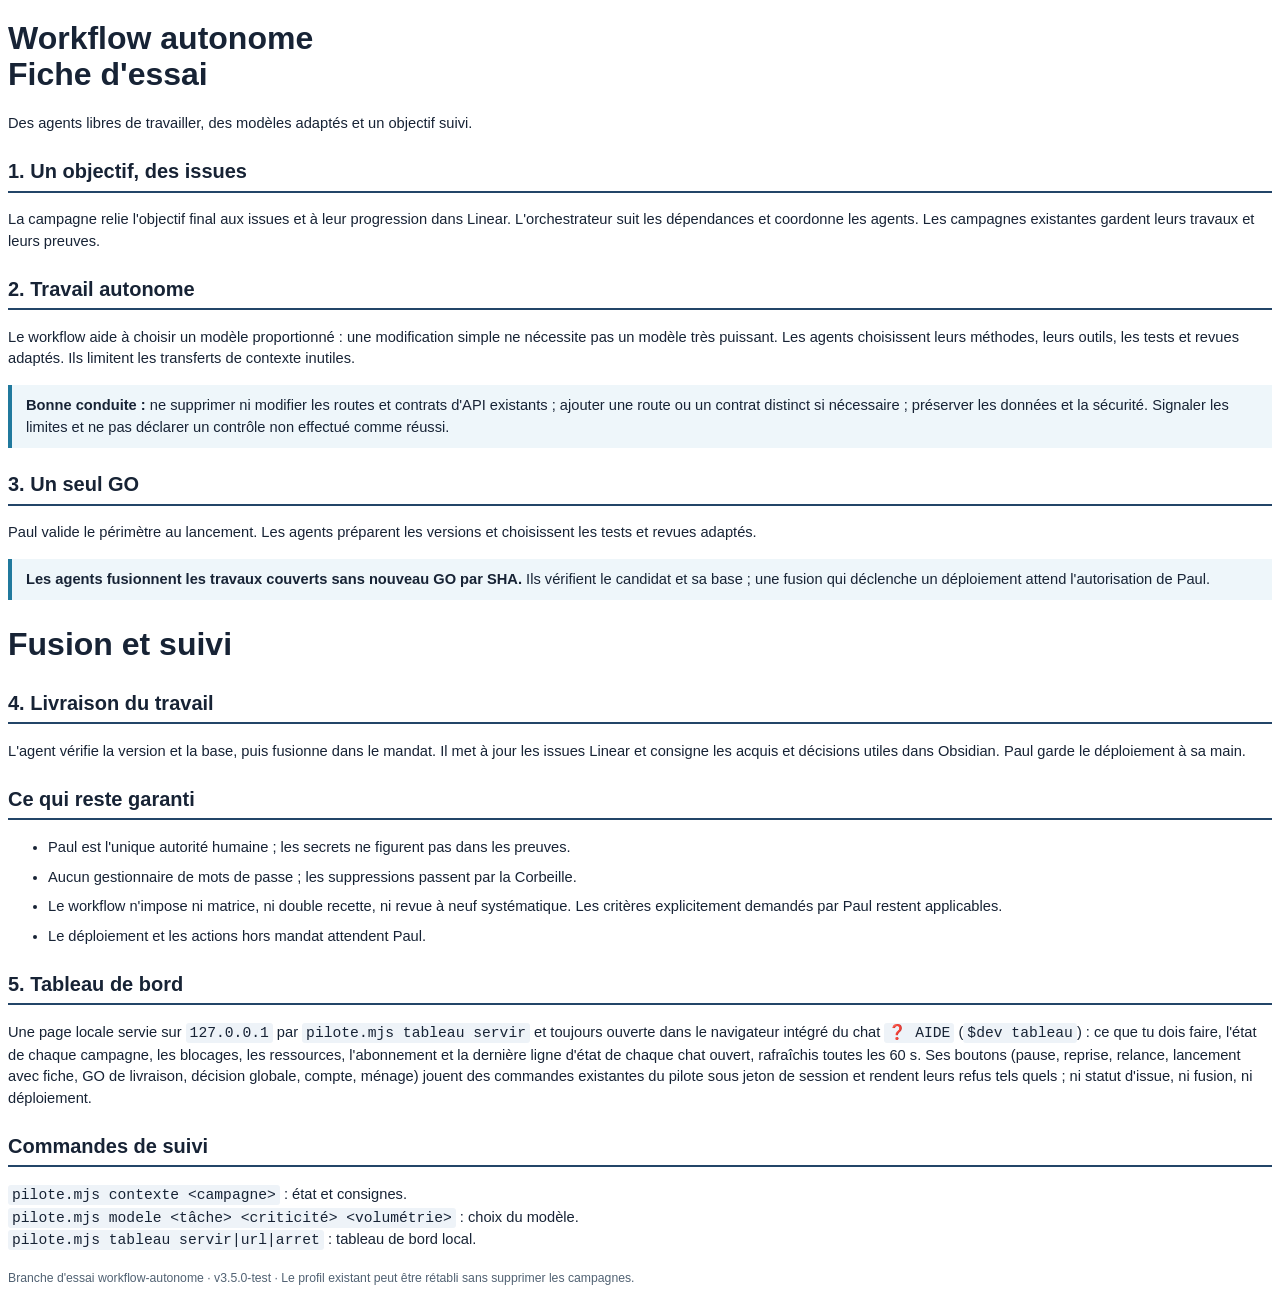
==== commit 1c548fea: "3.5.0-test : page du tableau de bord refondue, maquette a donnees fictives" ====
--- a/docs/fiche/fiche.html
+++ b/docs/fiche/fiche.html
@@ -9,4 +9,4 @@
 <section class="page"><h1>Fusion et suivi</h1><h2>4. Livraison du travail</h2><p>L'agent vérifie la version et la base, puis fusionne dans le mandat. Il met à jour les issues Linear et consigne les acquis et décisions utiles dans Obsidian. Paul garde le déploiement à sa main.</p>
 <h2>Ce qui reste garanti</h2><ul><li>Paul est l'unique autorité humaine ; les secrets ne figurent pas dans les preuves.</li><li>Aucun gestionnaire de mots de passe ; les suppressions passent par la Corbeille.</li><li>Le workflow n'impose ni matrice, ni double recette, ni revue à neuf systématique. Les critères explicitement demandés par Paul restent applicables.</li><li>Le déploiement et les actions hors mandat attendent Paul.</li></ul>
 <h2>5. Tableau de bord</h2><p>Une page locale servie sur <code>127.0.0.1</code> par <code>pilote.mjs tableau servir</code> et toujours ouverte dans le navigateur intégré du chat <code>❓ AIDE</code> (<code>$dev tableau</code>) : ce que tu dois faire, l'état de chaque campagne, les blocages, les ressources, l'abonnement et la dernière ligne d'état de chaque chat ouvert, rafraîchis toutes les 60 s. Ses boutons (pause, reprise, relance, lancement avec fiche, GO de livraison, décision globale, compte, ménage) jouent des commandes existantes du pilote sous jeton de session et rendent leurs refus tels quels ; ni statut d'issue, ni fusion, ni déploiement.</p>
-<h2>Commandes de suivi</h2><p><code>pilote.mjs contexte &lt;campagne&gt;</code> : état et consignes.<br><code>pilote.mjs modele &lt;tâche&gt; &lt;criticité&gt; &lt;volumétrie&gt;</code> : choix du modèle.<br><code>pilote.mjs tableau servir|url|arret</code> : tableau de bord local.</p><p><small>Branche d'essai workflow-autonome · v3.4.0-test · Le profil existant peut être rétabli sans supprimer les campagnes.</small></p></section></body></html>
+<h2>Commandes de suivi</h2><p><code>pilote.mjs contexte &lt;campagne&gt;</code> : état et consignes.<br><code>pilote.mjs modele &lt;tâche&gt; &lt;criticité&gt; &lt;volumétrie&gt;</code> : choix du modèle.<br><code>pilote.mjs tableau servir|url|arret</code> : tableau de bord local.</p><p><small>Branche d'essai workflow-autonome · v3.5.0-test · Le profil existant peut être rétabli sans supprimer les campagnes.</small></p></section></body></html>
